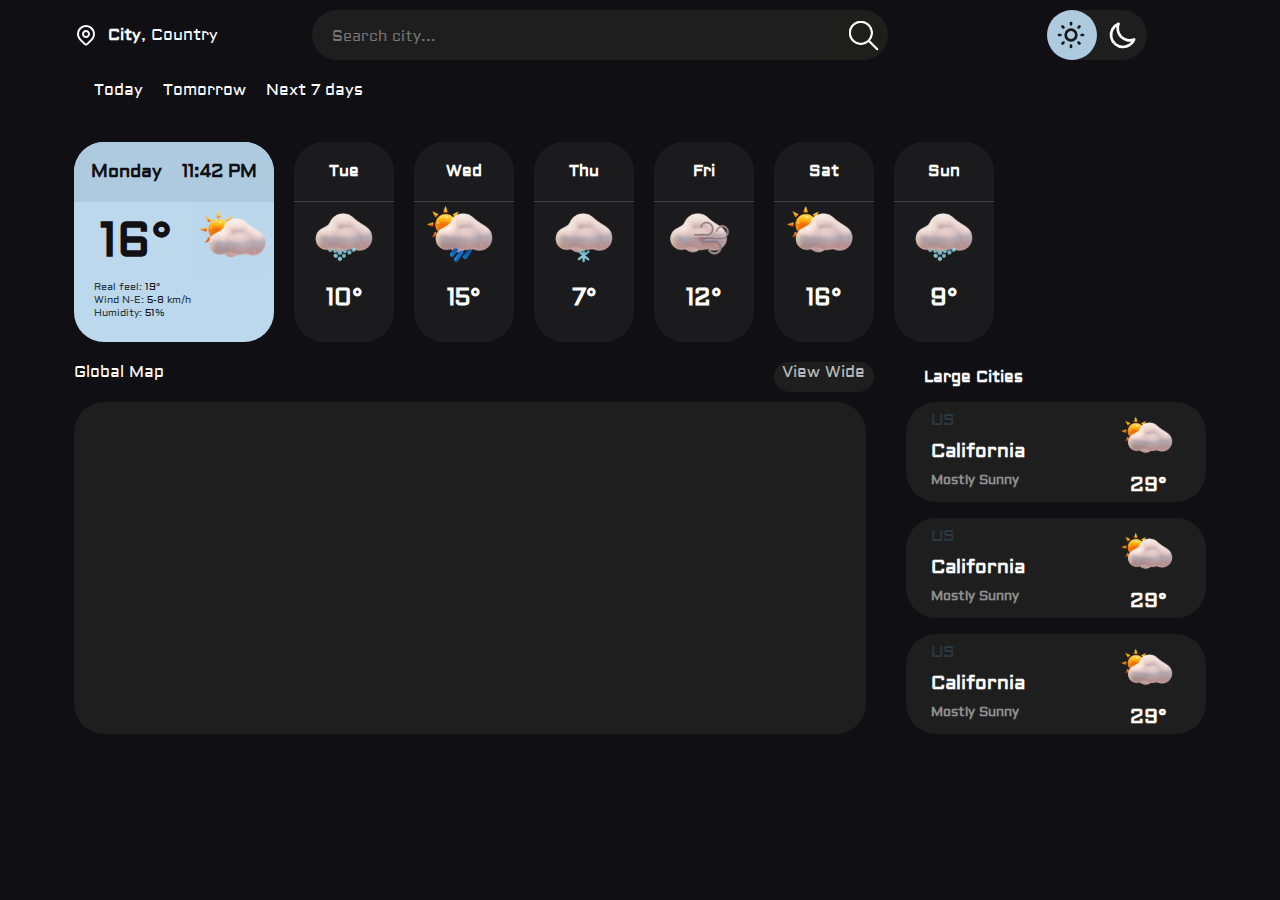
==== climateFinder/index.html @ 33208c94 "Add files via upload" ====
<!DOCTYPE html>
<html lang="en">

<head>
    <meta charset="UTF-8">
    <meta http-equiv="X-UA-Compatible" content="IE=edge">
    <meta name="viewport" content="width=device-width, initial-scale=1.0">
    <title>ClimateFinder</title>
    <!-- Favicon link -->
    <link rel="icon" type="image/x-icon" href="/images/climateFinderFav.png">
    <!-- Style css link -->
    <link rel="stylesheet" href="style.css">
    <!-- Font Awesome link -->
    <link rel="stylesheet" href="https://cdnjs.cloudflare.com/ajax/libs/font-awesome/6.3.0/css/all.min.css">
</head>

<body>
    <div class="container">
        <div class="nav-elements item_left">
            <img src="location-marker_dark.svg" alt="location-icon" class="nav-icon1">
            <p><span id="currentCity">City</span>, Country</p>
        </div>
        <div class="nav-elements item_center">
            <ul class="inlineBlock nav-search">
                <li>
                    <input type="text" class="inputBox" id="inputValue" placeholder=" Search city...">
                </li>
                <li class="search_button" id="searchBtn">
                        <img src="search_for_dark_mode.png" class="nav_icon2" alt="search">
                </li>
            </ul>
        </div>
        <div class="nav-elements item_right">
            <div class="turn_on">
                <img src="light_black.svg" class="mode" alt="light_mode">
                <img src="dark_mode.svg" class="mode" alt="night_mode">
            </div>
        </div>
    </div>

    <!-- Main Contents -->
    <div class="container">
        <!-- Changing Information based on days... -->
        <section class="section1">
            <ul class="inlineBlock">
                <li>Today</li>
                <li>Tomorrow</li>
                <li>Next 7 days</li>
            </ul>
        </section>
    </div>

    <br>

    <div class="container">
        <!-- Weather Info -->
        <div class="info">
            <div class="dayAndTime">
                <ul class="inlineBlock liFonts">
                    <!-- Main info about the Current Weather and more -->
                    <li id="currentDay">Monday</li>
                    <li id="currentTime">11:42 PM</li>
                </ul>
            </div>

            <!-- Degree and Weather Img -->
            <div class="degAndDesc">
                <ul class="inlineBlock">
                    <li>
                        <!-- Degree -->
                        <h1><span id="currentDegree">16</span>°</h1>
                    </li>
                    <li>
                        <!-- Weather Img -->
                        <img class="iconsImg" src="icons/clear-cloudy.svg" alt="weather img" />
                    </li>
                </ul>
            </div>

            <!-- p tags for more info -->
            <div class="descriptionInfo">
                <p>Real feel: <span id="currentRealFeel">19</span>°</p>
                <p>Wind N-E: <span id="currentWindSpeed">5-8</span> km/h</p>
                <p>Humidity: <span id="currentHumidity">51</span>%</p>
            </div>



        </div>

        <!-- More info for days in a week -->
        <div class="info days">
            <div class="weekDays">
                <p>Tue</p>
            </div>
            <div class="otherDays">
                <ul>
                    <li><img class="iconsImg" src="icons/hail.svg" alt="weather img"></li>
                    <li>
                        <h2>10°</h2>
                    </li>
                </ul>
            </div>
        </div>

        <div class="info days">
            <div class="weekDays">
                <p>Wed</p>
            </div>
            <div class="otherDays">
                <ul>
                    <li><img class="iconsImg" src="icons/drizzle-sunny.svg" alt="weather img"></li>
                    <li>
                        <h2>15°</h2>
                    </li>
                </ul>
            </div>
        </div>

        <div class="info days">
            <div class="weekDays">
                <p>Thu</p>
            </div>
            <div class="otherDays">
                <ul>
                    <li><img class="iconsImg" src="icons/snow-flurries.svg" alt="weather img"></li>
                    <li>
                        <h2>7°</h2>
                    </li>
                </ul>
            </div>
        </div>

        <div class="info days">
            <div class="weekDays">
                <p>Fri</p>
            </div>
            <div class="otherDays">
                <ul>
                    <li><img class="iconsImg" src="icons/windy.svg" alt="weather img"></li>
                    <li>
                        <h2>12°</h2>
                    </li>
                </ul>
            </div>
        </div>

        <div class="info days">
            <div class="weekDays">
                <p>Sat</p>
            </div>
            <div class="otherDays">
                <ul>
                    <li><img class="iconsImg" src="icons/clear-cloudy.svg" alt="weather img"></li>
                    <li>
                        <h2>16°</h2>
                    </li>
                </ul>
            </div>
        </div>

        <div class="info days">
            <div class="weekDays">
                <p>Sun</p>
            </div>
            <div class="otherDays">
                <ul>
                    <li><img class="iconsImg" src="icons/hail.svg" alt="weather img"></li>
                    <li>
                        <h2>9°</h2>
                    </li>
                </ul>
            </div>
        </div>

    </div>
    <!---second main-->
    <!--main's name -->
    <div class="two-mains-name container">
        <div class="google-map-heading">
            <p>Global Map</p>
            <a href="#">View Wide</a>
        </div>
        <div class="large-cities-heading">
            <h4>Large Cities</h4>
            <a href="#"></a>
        </div>
        
        
    </div>
   <!--end of main's name--> 

   <!--start of second main-->
    <div class="second-main">
        <!--map-->
   <div class="google-map"></div>
   <!--end of map-->

   <!--large cities class-->
   <div class="large-cities">
    <!--start of cities2-->
   <div class="cities2">
    <div class="texts">
        <ul>
            <li><p>US</p></li>
            <li><h3>California</h3></li>
            <li><h5>Mostly Sunny</h5></li>
        </ul>
    </div>
    <div class="img-degreee">
        <img class="iconsImg2" src="icons/clear-cloudy.svg" alt="weather img">
        <h4>29°</h4>
    </div>
    
  
   </div>
   <div class="cities2">
    <div class="texts">
        <ul>
            <li><p>US</p></li>
            <li><h3>California</h3></li>
            <li><h5>Mostly Sunny</h5></li>
        </ul>
    </div>
    <div class="img-degreee">
        <img class="iconsImg2" src="icons/clear-cloudy.svg" alt="weather img">
        <h4>29°</h4>
    </div>
    
  
   </div>
   <div class="cities2">
    <div class="texts">
        <ul>
            <li><p>US</p></li>
            <li><h3>California</h3></li>
            <li><h5>Mostly Sunny</h5></li>
        </ul>
    </div>
    <div class="img-degreee">
        <img class="iconsImg2" src="icons/clear-cloudy.svg" alt="weather img">
        <h4>29°</h4>
    </div>
    
  
   </div>
   
   <!--end-->
   </div>
   <!--end od large cities class-->
    </div>
<!--end of second main-->

    <script src="app.js"></script>
</body>

</html>
---- climateFinder/style.css ----
/* @import url('https://fonts.googleapis.com/css2?family=Lato:wght@300&display=swap'); */
@import url('https://fonts.googleapis.com/css2?family=Aldrich&display=swap');
/* @import url('https://fonts.googleapis.com/css2?family=ZCOOL+QingKe+HuangYou&display=swap'); */

* {
    margin: 0;
    padding: 0;
    box-sizing: border-box;

}

:root {
    --primaryBackground: #100f14;
    --greyColor: #1e1e1e;
    --poppinsFont: "Aldrich", sans-serif;
    --liFonts: 18px;
    --fontColor: #293943;
    --blueBlackColor: rgb(17, 16, 19);
}

body {
    color: #fff;
    background: var(--primaryBackground);
    font-family: var(--poppinsFont);
}

.container {
    margin: 0 auto;
    max-width: 1280px;
    width: 90%;
    /* border: 4px green solid; */
    padding: 10px;
}

.nav-container {
    width: 100%;
    height: 15vh;
    background-color: var(--primaryBackground);
    display: flex;
    align-items: center;
    justify-content: center;
}

.inlineBlock {
    display: flex;
    list-style-type: none;
}

/* .inputBox{
    width: 500px;
    height: 50px;
    border: none;
    border-radius: 25px;
    background-color: var(--greyColor);
    font-weight: bold;
    font-size: 18px;
    padding: 0px 0px 0px 15px;
} */

.liFonts {
    font-size: var(--liFonts);
    color: rgb(17, 16, 19);
}



/* start main contents */

/* list of days */
.section1 .inlineBlock li {
    margin-left: 20px;
    cursor: pointer;
}

/* end of list of days */

/* info content */
.info {
    width: 200px;
    height: 200px;
    background-color: #bcd8ed;
    border-radius: 30px;
}

.dayAndTime {
    width: 100%;
    height: 60px;
    background-color: #aecadf;
    border-radius: 30px 30px 0 0px;
    display: flex;
    justify-content: center;
    align-items: center;
}

.container {
    display: flex;
    flex-direction: row;
    flex-wrap: nowrap;
    gap: 20px;
}

.days {
    width: 100px;
    background: #1b1b1d;
}

.weekDays {
    width: 100%;
    height: 60px;
    background-color: #1b1b1d;
    border-radius: 30px 30px 0 0px;
    border-bottom: #444 1px solid;
}

.container .info .dayAndTime ul {
    display: flex;
    justify-content: space-between;
    align-items: center;
    gap: 20px;
    font-weight: bold;
}

.degAndDesc {
    margin: 0 auto;
    max-width: 1280px;
    width: 90%;
    padding: 10px;
    margin: -20px 0 0 16px;
    font-size: 24px;
}

.iconsImg {
    width: 90px;
    height: auto;
}

.container .info .degAndDesc ul {
    display: flex;
    justify-content: space-around;
    align-items: center;
    gap: 20px;
    font-weight: bold;
    color: var(--blueBlackColor);
}

.descriptionInfo {
    display: grid;
    margin-left: 20px;
    justify-content: space-between;
    font-size: 10px;
    margin-top: -20px;
    color: var(--fontColor);
}

.descriptionInfo span {
    color: var(--blueBlackColor);
}

.weekDays {
    display: flex;
    justify-content: center;
    align-items: center;
    gap: 20px;
    font-weight: bold;
}

.otherDays ul {
    display: grid;
    justify-content: center;
    align-items: center;
    list-style-type: none;
    margin: -15px 0 0 0;
    text-align: center;
}


/* end of info content */


/* end of main contents */



/* Ulugbek Nav design */


/* style-nav */
.nav-container {
    display: flex;
    width: 90%;
    flex-direction: row;
    justify-content: center;
    align-items: center;
    /* border: 1px solid #ccc; */
}


/* style for elements on it  */
.nav-elements {
    flex-basis: 20%;
    height: 50px;
    display: flex;
    justify-content: flex-start;
    align-items: center;
    /* border: 1px solid yellowgreen; */

}



.item_left {
    width: auto;
    text-align: left;

}

.item_left span {
    font-weight: 600;
}

.item_center {
    flex-basis: 60%;
}

.item_right {
    display: flex;
    width: 20vmax;
    justify-content: center;
    align-items: center;


}

.nav-icon1 {
    padding-right: 10px;

}

.nav-search {
    display: flex;
    align-items: center;

}

.nav-search .search_button {
    background-color: #1e1e1d;
    border-radius: 0 25px 25px 0;
    height: 50px;
    width: 5vw;
    display: flex;
    justify-content: flex-end;
    justify-items: center;
    /* padding-right: 30px; */

}

/* Night/Light mode switch style */
.turn_on {
    display: flex;
    justify-content: space-between;
    align-items: center;
    background-color: var(--greyColor);
    border-radius: 25px;
    height: 50px;
    width: 100px;
    padding: 0 8px 0 8px;
    position: relative;
    cursor: pointer;

}

.turn_on::after {
    content: "";
    position: absolute;
    left: 0;
    width: 50px;
    height: 50px;
    border-radius: 50%;
    background-color: #aecadf;
    padding: 0;
    margin: 0;



}

/* changing the night/light mode */
.turn_off::before {
    content: "";
    position: absolute;
    right: 0;
    width: 50px;
    height: 50px;
    border-radius: 50%;
    background-color: #aecadf;
    padding: 0;
    margin: 0;


}

.mode {
    height: 32px;
    z-index: 111;

}


/* Languages options style */
.language {
    display: flex;
    cursor: pointer;
    align-items: center;
}


/* search bar style */
.inputBox {
    width: 40vw;
    height: 50px;
    border: none;
    border-radius: 25px 0 0 25px;
    background-color: var(--greyColor);
    font-weight: bold;
    font-size: 18px;
    color: #ccc;
    padding: 0px 0px 0px 15px;
}

.inputBox:focus {
    outline: none;
}

input::placeholder {
    font-size: 15px;
    font-weight: 200;
    font-family: "Aldrich", sans-serif;
}

.nav_icon2 {
    transform: scale(0.7);
}

/* Turabek aka part */

/*name of Two big main*/
.two-mains-name {
    padding: 0;
    padding-top: 10px;
    display: flex;
    margin: 0 auto;
    width: 90%;
    gap: 40px;
    align-items: center;

}

.google-map-heading {
    width: 73%;
    display: flex;
    justify-content: space-between;
    padding: 0 10px;
}

.google-map-heading a,
.large-cities-heading a {
    text-decoration: none;
    color: rgba(255, 255, 255, 0.7)
}

.google-map-heading a {
    height: 30px;
    width: 100px;
    text-align: center;
    border-radius: 15px;

    background: var(--greyColor);
}

.large-cities-heading {
    display: flex;
    width: 300px;
    justify-content: space-between;
}




/*Secon-main*/
.second-main {
    display: flex;
    justify-content: center;
    margin: 0 auto;
    padding: 0 10px 10px 10px;
    max-width: 1280px;
    margin-top: 10px;
    width: 90%;
    height: 400px;
    /* border: 2px green solid; */
}

.google-map {

    width: 100%;
    height: 332px;
    background-color: var(--greyColor);
    /* border: 2px red solid; */
    border-radius: 30px;

}

.large-cities {
    display: flex;
    flex-direction: column;
    gap: 1rem;
    margin-left: 40px;
    width: 400px;
    height: 400px;
    border-radius: 30px;

}


.cities2 {
    display: flex;
    width: 300px;
    height: 100px;
    background-color: var(--greyColor);
    /* border: 2px gold solid; */
    border-radius: 30px;
}

.texts {
    margin-left: 25px;

}

.texts ul li {
    list-style-type: none;
    margin-top: 8px;
}

.img-degreee {
    display: flex;
    flex-direction: column;
    margin-left: 90px;
}

.iconsImg2 {
    width: 70px;
    height: auto;
}

.texts ul li p {
    color: var(--fontColor);
}

.texts ul li h5 {
    opacity: 0.5;
}

.img-degreee h4 {
    margin-left: 15px;
    font-size: 20px;
}
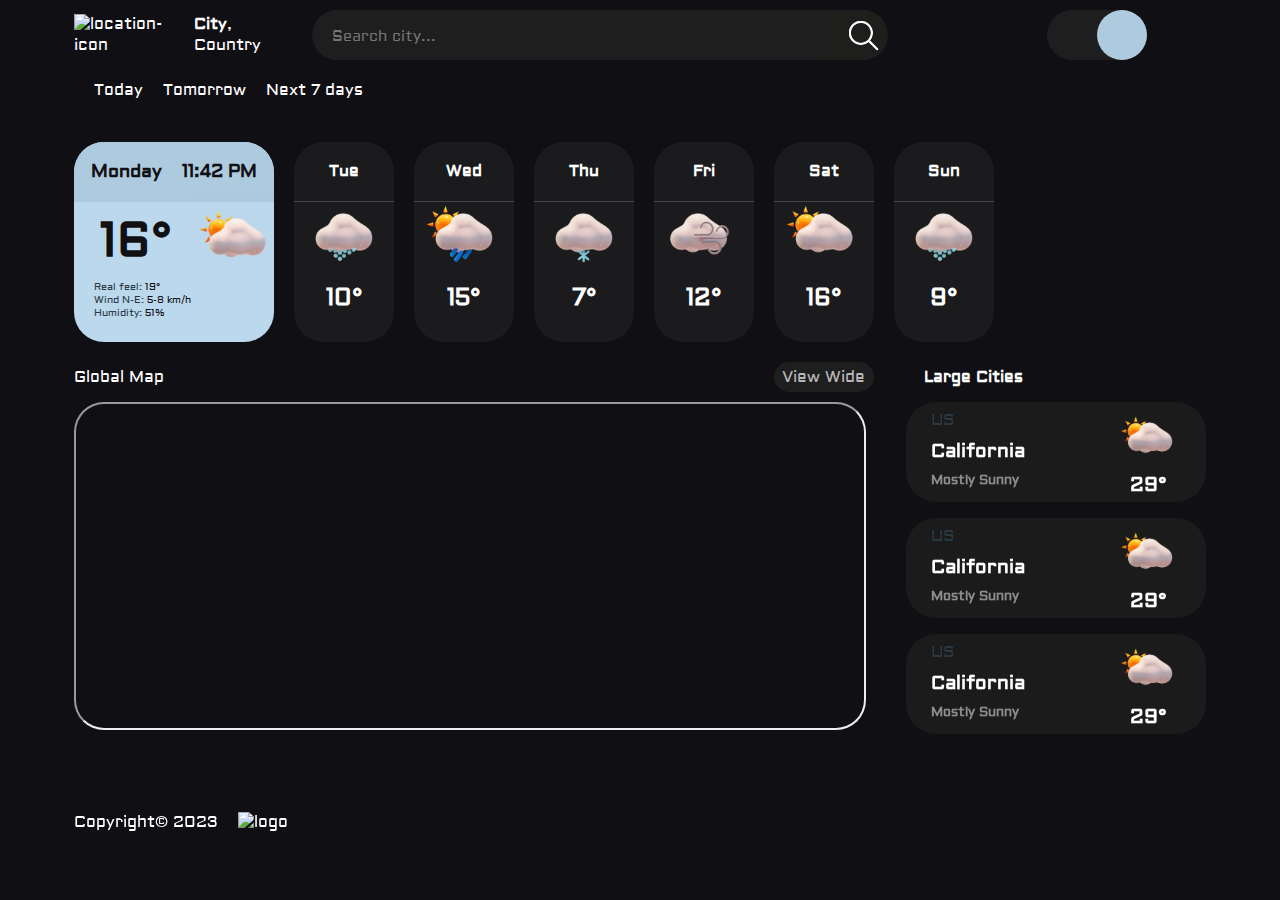
==== commit bc6a0f8f: "Add files via upload" ====
--- a/climateFinder/index.html
+++ b/climateFinder/index.html
@@ -17,23 +17,25 @@
 <body>
     <div class="container">
         <div class="nav-elements item_left">
-            <img src="location-marker_dark.svg" alt="location-icon" class="nav-icon1">
+            <img src="/location-marker_dark.svg" alt="location-icon" class="nav-icon1">
             <p><span id="currentCity">City</span>, Country</p>
         </div>
         <div class="nav-elements item_center">
             <ul class="inlineBlock nav-search">
-                <li>
+                <li> 
                     <input type="text" class="inputBox" id="inputValue" placeholder=" Search city...">
                 </li>
                 <li class="search_button" id="searchBtn">
-                        <img src="search_for_dark_mode.png" class="nav_icon2" alt="search">
+                    <img src="search_for_dark_mode.png"  class="nav_icon2" alt="search">
                 </li>
             </ul>
         </div>
         <div class="nav-elements item_right">
-            <div class="turn_on">
-                <img src="light_black.svg" class="mode" alt="light_mode">
-                <img src="dark_mode.svg" class="mode" alt="night_mode">
+            <!-- dark/light mode code -->
+            <div class="mode1">
+                <div class="circleChange">
+                    
+                </div>
             </div>
         </div>
     </div>
@@ -79,9 +81,9 @@
 
             <!-- p tags for more info -->
             <div class="descriptionInfo">
-                <p>Real feel: <span id="currentRealFeel">19</span>°</p>
-                <p>Wind N-E: <span id="currentWindSpeed">5-8</span> km/h</p>
-                <p>Humidity: <span id="currentHumidity">51</span>%</p>
+                <p>Real feel: <span id="currentRealFeel">19°</span></p>
+                <p>Wind N-E: <span id="currentWindSpeed">5-8 km/h</span></p>
+                <p>Humidity: <span id="currentHumidity">51%</span></p>
             </div>
 
 
@@ -179,78 +181,114 @@
     <div class="two-mains-name container">
         <div class="google-map-heading">
             <p>Global Map</p>
-            <a href="#">View Wide</a>
+            <a href="https://maps.google.com" target="_blank">View Wide</a>
         </div>
         <div class="large-cities-heading">
             <h4>Large Cities</h4>
             <a href="#"></a>
         </div>
-        
-        
-    </div>
-   <!--end of main's name--> 
-
-   <!--start of second main-->
+
+
+    </div>
+    <!--end of main's name-->
+
+    <!--start of second main-->
     <div class="second-main">
         <!--map-->
-   <div class="google-map"></div>
-   <!--end of map-->
-
-   <!--large cities class-->
-   <div class="large-cities">
-    <!--start of cities2-->
-   <div class="cities2">
-    <div class="texts">
-        <ul>
-            <li><p>US</p></li>
-            <li><h3>California</h3></li>
-            <li><h5>Mostly Sunny</h5></li>
-        </ul>
-    </div>
-    <div class="img-degreee">
-        <img class="iconsImg2" src="icons/clear-cloudy.svg" alt="weather img">
-        <h4>29°</h4>
-    </div>
-    
-  
-   </div>
-   <div class="cities2">
-    <div class="texts">
-        <ul>
-            <li><p>US</p></li>
-            <li><h3>California</h3></li>
-            <li><h5>Mostly Sunny</h5></li>
-        </ul>
-    </div>
-    <div class="img-degreee">
-        <img class="iconsImg2" src="icons/clear-cloudy.svg" alt="weather img">
-        <h4>29°</h4>
-    </div>
-    
-  
-   </div>
-   <div class="cities2">
-    <div class="texts">
-        <ul>
-            <li><p>US</p></li>
-            <li><h3>California</h3></li>
-            <li><h5>Mostly Sunny</h5></li>
-        </ul>
-    </div>
-    <div class="img-degreee">
-        <img class="iconsImg2" src="icons/clear-cloudy.svg" alt="weather img">
-        <h4>29°</h4>
-    </div>
-    
-  
-   </div>
-   
-   <!--end-->
-   </div>
-   <!--end od large cities class-->
-    </div>
-<!--end of second main-->
-
+        <div class="google-map">
+            <iframe
+
+                src="https://www.google.com/maps/embed?pb=!1m18!1m12!1m3!1d316009.7500606408!2d19.20041416470183!3d51.77278490616031!2m3!1f0!2f0!3f0!3m2!1i1024!2i768!4f13.1!3m3!1m2!1s0x471bcb24754556af%3A0xcb7cae639b21dbac!2z0JvQvtC00LfRjA!5e0!3m2!1sru!2spl!4v1679414282947!5m2!1sru!2spl"
+                width="100%" height="328px" style="border-radius: 30px;" allowfullscreen="" loading="lazy"
+                referrerpolicy="no-referrer-when-downgrade"></iframe>
+        </div>
+        <!--end of map-->
+
+        <!--large cities class-->
+        <div class="large-cities">
+            <!--start of cities2-->
+            <div class="cities2">
+                <div class="texts">
+                    <ul>
+                        <li>
+                            <p>US</p>
+                        </li>
+                        <li>
+                            <h3>California</h3>
+                        </li>
+                        <li>
+                            <h5>Mostly Sunny</h5>
+                        </li>
+                    </ul>
+                </div>
+                <div class="img-degreee">
+                    <img class="iconsImg2" src="icons/clear-cloudy.svg" alt="weather img">
+                    <h4>29°</h4>
+                </div>
+
+
+            </div>
+            <div class="cities2">
+                <div class="texts">
+                    <ul>
+                        <li>
+                            <p>US</p>
+                        </li>
+                        <li>
+                            <h3>California</h3>
+                        </li>
+                        <li>
+                            <h5>Mostly Sunny</h5>
+                        </li>
+                    </ul>
+                </div>
+                <div class="img-degreee">
+                    <img class="iconsImg2" src="icons/clear-cloudy.svg" alt="weather img">
+                    <h4>29°</h4>
+                </div>
+
+
+            </div>
+            <div class="cities2">
+                <div class="texts">
+                    <ul>
+                        <li>
+                            <p>US</p>
+                        </li>
+                        <li>
+                            <h3>California</h3>
+                        </li>
+                        <li>
+                            <h5>Mostly Sunny</h5>
+                        </li>
+                    </ul>
+                </div>
+                <div class="img-degreee">
+                    <img class="iconsImg2" src="icons/clear-cloudy.svg" alt="weather img">
+                    <h4>29°</h4>
+                </div>
+
+
+            </div>
+
+            <!--end-->
+        </div>
+        <!--end od large cities class-->
+    </div>
+    <!--end of second main-->
+
+
+    <div class="footer container">
+        <div class="footer-elements">
+            <p>Copyright&copy; 2023</p>
+        </div>
+        <div class="footer-elements">
+            <img src="/" alt="logo">
+        </div>
+        <div class="footer-elements">
+
+        </div>
+    </div>
     <script src="app.js"></script>
 </body>
 
--- a/climateFinder/style.css
+++ b/climateFinder/style.css
@@ -180,6 +180,26 @@
 /* end of main contents */
 
 
+/* Dark and Light mode */
+.mode1{
+    width: 100px;
+    height: 50px;
+    border-radius: 25px;
+    background: var(--greyColor);
+}
+
+.circleChange{
+    width: 50px;
+    height: 50px;
+    background: #aecadf;
+    border-radius: 25px;
+    margin-left: 50px;
+}
+
+
+/* end of Dark and Light mode */
+
+
 
 /* Ulugbek Nav design */
 
@@ -358,7 +378,10 @@
 .google-map-heading {
     width: 73%;
     display: flex;
+    /* changes */
     justify-content: space-between;
+    align-items: center;
+    /* here */
     padding: 0 10px;
 }
 
@@ -371,6 +394,11 @@
 .google-map-heading a {
     height: 30px;
     width: 100px;
+    /* changes */
+    display: flex;
+    justify-content: center;
+    align-items: center;
+    /* herer */
     text-align: center;
     border-radius: 15px;
 
@@ -400,12 +428,11 @@
 }
 
 .google-map {
-
     width: 100%;
     height: 332px;
-    background-color: var(--greyColor);
     /* border: 2px red solid; */
     border-radius: 30px;
+    outline: none;
 
 }
 
@@ -422,10 +449,10 @@
 
 
 .cities2 {
+    background: #1b1b1b;
     display: flex;
     width: 300px;
     height: 100px;
-    background-color: var(--greyColor);
     /* border: 2px gold solid; */
     border-radius: 30px;
 }
@@ -462,4 +489,8 @@
 .img-degreee h4 {
     margin-left: 15px;
     font-size: 20px;
-}+}
+
+
+
+
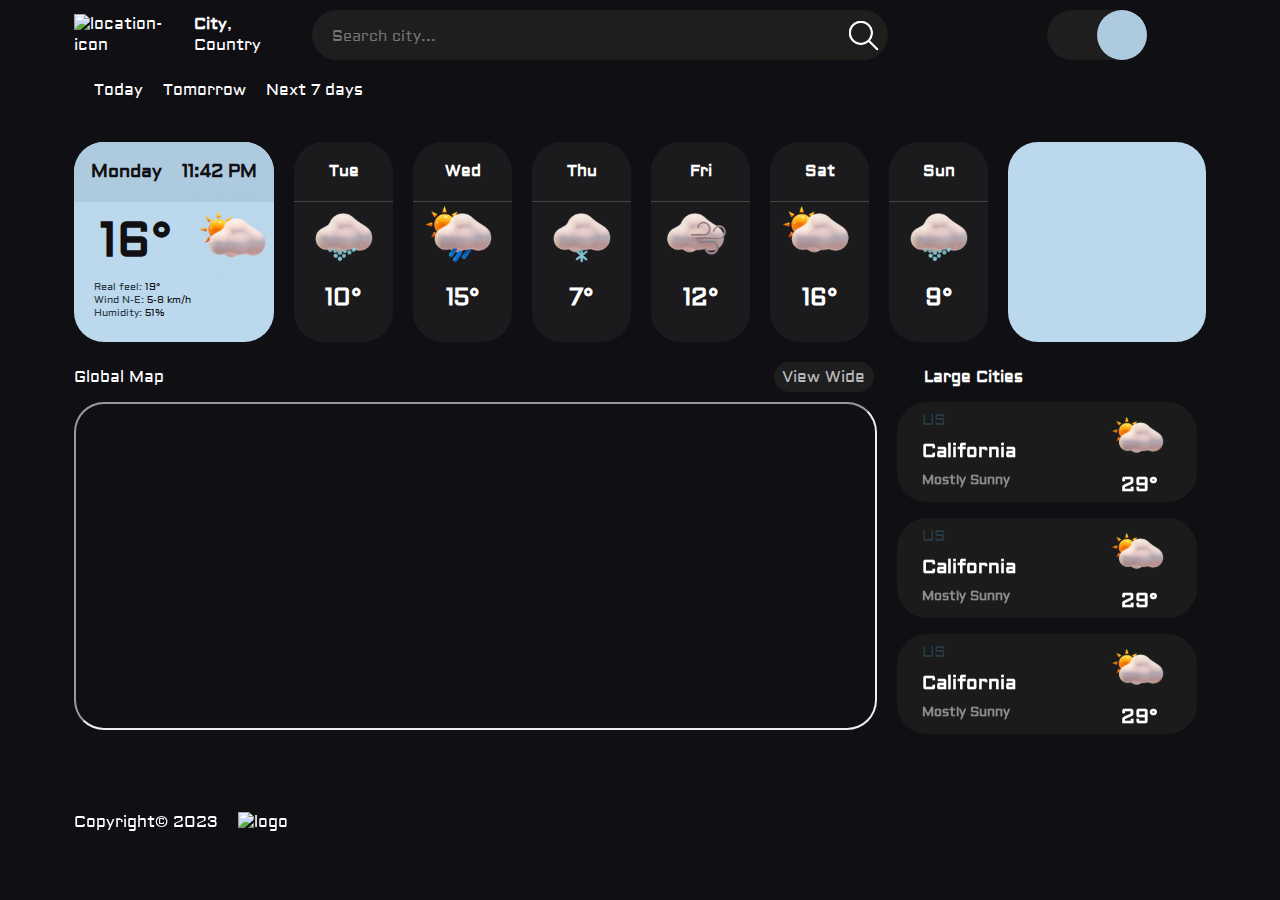
==== commit 5d416d23: "Add files via upload" ====
--- a/climateFinder/index.html
+++ b/climateFinder/index.html
@@ -34,7 +34,7 @@
             <!-- dark/light mode code -->
             <div class="mode1">
                 <div class="circleChange">
-                    
+
                 </div>
             </div>
         </div>
@@ -175,6 +175,8 @@
             </div>
         </div>
 
+        <div class="info"></div>       
+
     </div>
     <!---second main-->
     <!--main's name -->
@@ -189,6 +191,7 @@
         </div>
 
 
+
     </div>
     <!--end of main's name-->
 
--- a/climateFinder/style.css
+++ b/climateFinder/style.css
@@ -424,11 +424,12 @@
     margin-top: 10px;
     width: 90%;
     height: 400px;
+    gap: 20px;
     /* border: 2px green solid; */
 }
 
 .google-map {
-    width: 100%;
+    width: 92%;
     height: 332px;
     /* border: 2px red solid; */
     border-radius: 30px;
@@ -440,7 +441,6 @@
     display: flex;
     flex-direction: column;
     gap: 1rem;
-    margin-left: 40px;
     width: 400px;
     height: 400px;
     border-radius: 30px;
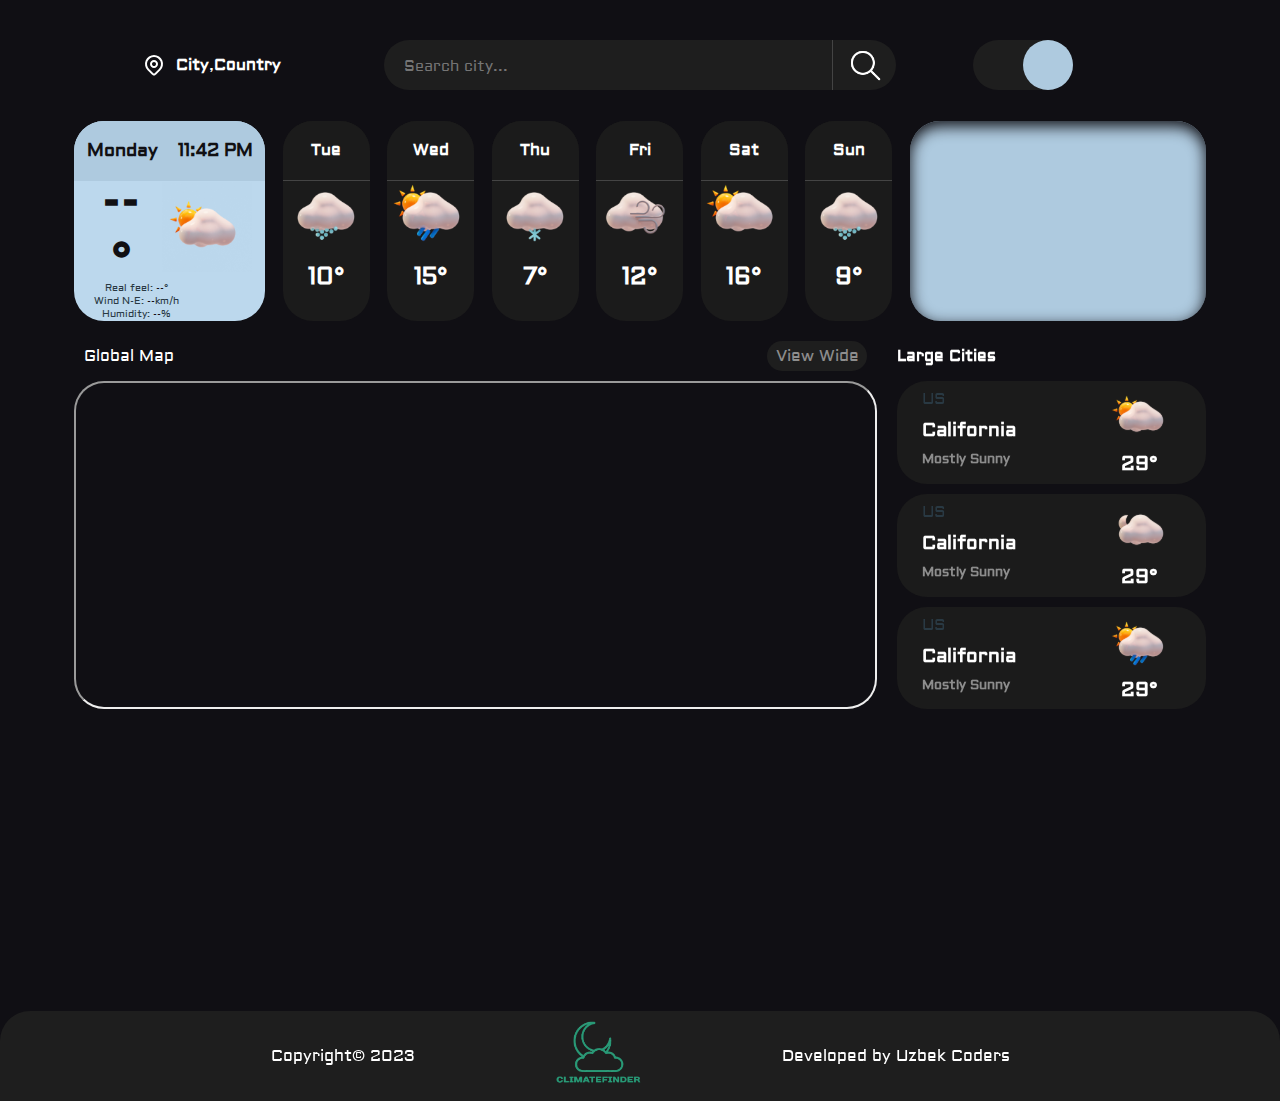
==== commit 94ae5640: "Add files via upload" ====
--- a/climateFinder/index.html
+++ b/climateFinder/index.html
@@ -5,291 +5,289 @@
     <meta charset="UTF-8">
     <meta http-equiv="X-UA-Compatible" content="IE=edge">
     <meta name="viewport" content="width=device-width, initial-scale=1.0">
+    <!-- Title for the app -->
     <title>ClimateFinder</title>
+
     <!-- Favicon link -->
     <link rel="icon" type="image/x-icon" href="/images/climateFinderFav.png">
-    <!-- Style css link -->
+
+    <!-- Style CSS link -->
     <link rel="stylesheet" href="style.css">
+
     <!-- Font Awesome link -->
     <link rel="stylesheet" href="https://cdnjs.cloudflare.com/ajax/libs/font-awesome/6.3.0/css/all.min.css">
 </head>
 
+<!-- Body -->
+
 <body>
-    <div class="container">
-        <div class="nav-elements item_left">
-            <img src="/location-marker_dark.svg" alt="location-icon" class="nav-icon1">
-            <p><span id="currentCity">City</span>, Country</p>
-        </div>
-        <div class="nav-elements item_center">
+
+
+    <!-- Navigation Bar -->
+    <div class="nav-container nav">
+        <div class="navElements item_left">
+            <img src="icons/location-marker_dark.svg" alt="location-icon" class="nav-icon1">
+            <p><span id="currentCity">City</span>,<span id="currentCountry">Country</span></p>
+        </div>
+        <div class="navElements center">
             <ul class="inlineBlock nav-search">
-                <li> 
+                <li>
                     <input type="text" class="inputBox" id="inputValue" placeholder=" Search city...">
                 </li>
                 <li class="search_button" id="searchBtn">
-                    <img src="search_for_dark_mode.png"  class="nav_icon2" alt="search">
+                    <img src="icons/search_for_dark_mode.png" class="nav_icon2" alt="search">
                 </li>
             </ul>
         </div>
-        <div class="nav-elements item_right">
-            <!-- dark/light mode code -->
-            <div class="mode1">
-                <div class="circleChange">
-
-                </div>
+        <div class="navElements item_right">
+            <div class="mode">
+                <div class="circleChange"></div>
             </div>
         </div>
     </div>
-
-    <!-- Main Contents -->
-    <div class="container">
-        <!-- Changing Information based on days... -->
-        <section class="section1">
-            <ul class="inlineBlock">
-                <li>Today</li>
-                <li>Tomorrow</li>
-                <li>Next 7 days</li>
-            </ul>
-        </section>
+    <!-- End of Navigation Bar -->
+
+
+    <br>
+
+    <div class="content">
+        <!-- Main Contents -->
+
+        <div class="container">
+            <!-- Weather Info -->
+            <div class="info today_info">
+                <div class="dayAndTime">
+                    <ul class="inlineBlock liFonts">
+                        <!-- Main info about the Current Weather and more -->
+                        <li id="currentDay">Monday</li>
+                        <li id="currentTime">11:42 PM</li>
+                    </ul>
+                </div>
+
+                <!-- Degree and Weather Img -->
+                <div class="degAndDesc">
+                    <ul class="inlineBlock">
+                        <li>
+                            <!-- Degree -->
+                            <h1><span id="currentDegree">--</span>°</h1>
+                        </li>
+                        <li>
+                            <!-- Weather Img -->
+                            <img class="iconsImg"  id="iconWeatherImage" src="icons/clear-cloudy.svg" alt="weather img" />
+                        </li>
+                    </ul>
+                </div>
+
+                <!-- p tags for more info -->
+                <div class="descriptionInfo">
+                    <p>Real feel: <span id="currentRealFeel">--</span>°</p>
+                    <p>Wind N-E: <span id="currentWindSpeed">--</span>km/h</p>
+                    <p>Humidity: <span id="currentHumidity">--</span>%</p>
+                </div>
+
+
+
+            </div>
+
+            <!-- More info for days in a week -->
+            <div class="info days">
+                <div class="weekDays">
+                    <p>Tue</p>
+                </div>
+                <div class="otherDays">
+                    <ul>
+                        <li><img class="iconsImg" src="icons/hail.svg" alt="weather img"></li>
+                        <li>
+                            <h2>10°</h2>
+                        </li>
+                    </ul>
+                </div>
+            </div>
+
+            <div class="info days">
+                <div class="weekDays">
+                    <p>Wed</p>
+                </div>
+                <div class="otherDays">
+                    <ul>
+                        <li><img class="iconsImg" src="icons/drizzle-sunny.svg" alt="weather img"></li>
+                        <li>
+                            <h2>15°</h2>
+                        </li>
+                    </ul>
+                </div>
+            </div>
+
+            <div class="info days">
+                <div class="weekDays">
+                    <p>Thu</p>
+                </div>
+                <div class="otherDays">
+                    <ul>
+                        <li><img class="iconsImg" src="icons/snow-flurries.svg" alt="weather img"></li>
+                        <li>
+                            <h2>7°</h2>
+                        </li>
+                    </ul>
+                </div>
+            </div>
+
+            <div class="info days">
+                <div class="weekDays">
+                    <p>Fri</p>
+                </div>
+                <div class="otherDays">
+                    <ul>
+                        <li><img class="iconsImg" src="icons/windy.svg" alt="weather img"></li>
+                        <li>
+                            <h2>12°</h2>
+                        </li>
+                    </ul>
+                </div>
+            </div>
+
+            <div class="info days">
+                <div class="weekDays">
+                    <p>Sat</p>
+                </div>
+                <div class="otherDays">
+                    <ul>
+                        <li><img class="iconsImg" src="icons/clear-cloudy.svg" alt="weather img"></li>
+                        <li>
+                            <h2>16°</h2>
+                        </li>
+                    </ul>
+                </div>
+            </div>
+
+            <div class="info days">
+                <div class="weekDays">
+                    <p>Sun</p>
+                </div>
+                <div class="otherDays">
+                    <ul>
+                        <li><img class="iconsImg" src="icons/hail.svg" alt="weather img"></li>
+                        <li>
+                            <h2>9°</h2>
+                        </li>
+                    </ul>
+                </div>
+            </div>
+
+            <div class="quiz_redirection">
+                <!-- <div class="quiz_heading">
+                <img src="images/cloudy-animational.gif" class="animated_image" alt="animation">
+                <p>Quiz</p> -->
+            </div>
+
+        </div>
+
+
+        <!---second main-->
+        <!--main's name -->
+        <!--start of second main-->
+        <div class="second-main">
+            <!--map-->
+            <div class="google-map">
+                <div class="google-map-heading">
+                    <p>Global Map</p>
+                    <a href="https://maps.google.com" target="_blank">View Wide</a>
+                </div>
+                <iframe
+                    src="https://www.google.com/maps/embed?pb=!1m18!1m12!1m3!1d316009.7500606408!2d19.20041416470183!3d51.77278490616031!2m3!1f0!2f0!3f0!3m2!1i1024!2i768!4f13.1!3m3!1m2!1s0x471bcb24754556af%3A0xcb7cae639b21dbac!2z0JvQvtC00LfRjA!5e0!3m2!1sru!2spl!4v1679414282947!5m2!1sru!2spl"
+                    width="100%" height="328px" style="border-radius: 30px;" allowfullscreen="" loading="lazy"
+                    referrerpolicy="no-referrer-when-downgrade"></iframe>
+            </div>
+            <!--end of map-->
+
+            <!--large cities class-->
+            <div class="large-cities">
+                <div class="large-cities-heading">
+                    <h4>Large Cities</h4>
+                    <a href="#"></a>
+                </div>
+                <!--start of cities2-->
+                <div class="cities2">
+                    <div class="texts">
+                        <ul>
+                            <li>
+                                <p>US</p>
+                            </li>
+                            <li>
+                                <h3>California</h3>
+                            </li>
+                            <li>
+                                <h5>Mostly Sunny</h5>
+                            </li>
+                        </ul>
+                    </div>
+                    <div class="img-degreee">
+                        <img class="iconsImg2" src="icons/clear-cloudy.svg" alt="weather img">
+                        <h4>29°</h4>
+                    </div>
+
+
+                </div>
+                <div class="cities2">
+                    <div class="texts">
+                        <ul>
+                            <li>
+                                <p>US</p>
+                            </li>
+                            <li>
+                                <h3>California</h3>
+                            </li>
+                            <li>
+                                <h5>Mostly Sunny</h5>
+                            </li>
+                        </ul>
+                    </div>
+                    <div class="img-degreee">
+                        <img class="iconsImg2" src="icons/clear-cloudy-night.svg" alt="weather img">
+                        <h4>29°</h4>
+                    </div>
+
+
+                </div>
+                <div class="cities2">
+                    <div class="texts">
+                        <ul>
+                            <li>
+                                <p>US</p>
+                            </li>
+                            <li>
+                                <h3>California</h3>
+                            </li>
+                            <li>
+                                <h5>Mostly Sunny</h5>
+                            </li>
+                        </ul>
+                    </div>
+                    <div class="img-degreee">
+                        <img class="iconsImg2" src="icons/drizzle-sunny.svg" alt="weather img">
+                        <h4>29°</h4>
+                    </div>
+
+
+                </div>
+
+                <!--end-->
+            </div>
+            <!--end od large cities class-->
+        </div>
+        <!--end of second main-->
+        
     </div>
-
-    <br>
-
-    <div class="container">
-        <!-- Weather Info -->
-        <div class="info">
-            <div class="dayAndTime">
-                <ul class="inlineBlock liFonts">
-                    <!-- Main info about the Current Weather and more -->
-                    <li id="currentDay">Monday</li>
-                    <li id="currentTime">11:42 PM</li>
-                </ul>
-            </div>
-
-            <!-- Degree and Weather Img -->
-            <div class="degAndDesc">
-                <ul class="inlineBlock">
-                    <li>
-                        <!-- Degree -->
-                        <h1><span id="currentDegree">16</span>°</h1>
-                    </li>
-                    <li>
-                        <!-- Weather Img -->
-                        <img class="iconsImg" src="icons/clear-cloudy.svg" alt="weather img" />
-                    </li>
-                </ul>
-            </div>
-
-            <!-- p tags for more info -->
-            <div class="descriptionInfo">
-                <p>Real feel: <span id="currentRealFeel">19°</span></p>
-                <p>Wind N-E: <span id="currentWindSpeed">5-8 km/h</span></p>
-                <p>Humidity: <span id="currentHumidity">51%</span></p>
-            </div>
-
-
-
-        </div>
-
-        <!-- More info for days in a week -->
-        <div class="info days">
-            <div class="weekDays">
-                <p>Tue</p>
-            </div>
-            <div class="otherDays">
-                <ul>
-                    <li><img class="iconsImg" src="icons/hail.svg" alt="weather img"></li>
-                    <li>
-                        <h2>10°</h2>
-                    </li>
-                </ul>
-            </div>
-        </div>
-
-        <div class="info days">
-            <div class="weekDays">
-                <p>Wed</p>
-            </div>
-            <div class="otherDays">
-                <ul>
-                    <li><img class="iconsImg" src="icons/drizzle-sunny.svg" alt="weather img"></li>
-                    <li>
-                        <h2>15°</h2>
-                    </li>
-                </ul>
-            </div>
-        </div>
-
-        <div class="info days">
-            <div class="weekDays">
-                <p>Thu</p>
-            </div>
-            <div class="otherDays">
-                <ul>
-                    <li><img class="iconsImg" src="icons/snow-flurries.svg" alt="weather img"></li>
-                    <li>
-                        <h2>7°</h2>
-                    </li>
-                </ul>
-            </div>
-        </div>
-
-        <div class="info days">
-            <div class="weekDays">
-                <p>Fri</p>
-            </div>
-            <div class="otherDays">
-                <ul>
-                    <li><img class="iconsImg" src="icons/windy.svg" alt="weather img"></li>
-                    <li>
-                        <h2>12°</h2>
-                    </li>
-                </ul>
-            </div>
-        </div>
-
-        <div class="info days">
-            <div class="weekDays">
-                <p>Sat</p>
-            </div>
-            <div class="otherDays">
-                <ul>
-                    <li><img class="iconsImg" src="icons/clear-cloudy.svg" alt="weather img"></li>
-                    <li>
-                        <h2>16°</h2>
-                    </li>
-                </ul>
-            </div>
-        </div>
-
-        <div class="info days">
-            <div class="weekDays">
-                <p>Sun</p>
-            </div>
-            <div class="otherDays">
-                <ul>
-                    <li><img class="iconsImg" src="icons/hail.svg" alt="weather img"></li>
-                    <li>
-                        <h2>9°</h2>
-                    </li>
-                </ul>
-            </div>
-        </div>
-
-        <div class="info"></div>       
-
-    </div>
-    <!---second main-->
-    <!--main's name -->
-    <div class="two-mains-name container">
-        <div class="google-map-heading">
-            <p>Global Map</p>
-            <a href="https://maps.google.com" target="_blank">View Wide</a>
-        </div>
-        <div class="large-cities-heading">
-            <h4>Large Cities</h4>
-            <a href="#"></a>
-        </div>
-
-
-
-    </div>
-    <!--end of main's name-->
-
-    <!--start of second main-->
-    <div class="second-main">
-        <!--map-->
-        <div class="google-map">
-            <iframe
-
-                src="https://www.google.com/maps/embed?pb=!1m18!1m12!1m3!1d316009.7500606408!2d19.20041416470183!3d51.77278490616031!2m3!1f0!2f0!3f0!3m2!1i1024!2i768!4f13.1!3m3!1m2!1s0x471bcb24754556af%3A0xcb7cae639b21dbac!2z0JvQvtC00LfRjA!5e0!3m2!1sru!2spl!4v1679414282947!5m2!1sru!2spl"
-                width="100%" height="328px" style="border-radius: 30px;" allowfullscreen="" loading="lazy"
-                referrerpolicy="no-referrer-when-downgrade"></iframe>
-        </div>
-        <!--end of map-->
-
-        <!--large cities class-->
-        <div class="large-cities">
-            <!--start of cities2-->
-            <div class="cities2">
-                <div class="texts">
-                    <ul>
-                        <li>
-                            <p>US</p>
-                        </li>
-                        <li>
-                            <h3>California</h3>
-                        </li>
-                        <li>
-                            <h5>Mostly Sunny</h5>
-                        </li>
-                    </ul>
-                </div>
-                <div class="img-degreee">
-                    <img class="iconsImg2" src="icons/clear-cloudy.svg" alt="weather img">
-                    <h4>29°</h4>
-                </div>
-
-
-            </div>
-            <div class="cities2">
-                <div class="texts">
-                    <ul>
-                        <li>
-                            <p>US</p>
-                        </li>
-                        <li>
-                            <h3>California</h3>
-                        </li>
-                        <li>
-                            <h5>Mostly Sunny</h5>
-                        </li>
-                    </ul>
-                </div>
-                <div class="img-degreee">
-                    <img class="iconsImg2" src="icons/clear-cloudy.svg" alt="weather img">
-                    <h4>29°</h4>
-                </div>
-
-
-            </div>
-            <div class="cities2">
-                <div class="texts">
-                    <ul>
-                        <li>
-                            <p>US</p>
-                        </li>
-                        <li>
-                            <h3>California</h3>
-                        </li>
-                        <li>
-                            <h5>Mostly Sunny</h5>
-                        </li>
-                    </ul>
-                </div>
-                <div class="img-degreee">
-                    <img class="iconsImg2" src="icons/clear-cloudy.svg" alt="weather img">
-                    <h4>29°</h4>
-                </div>
-
-
-            </div>
-
-            <!--end-->
-        </div>
-        <!--end od large cities class-->
-    </div>
-    <!--end of second main-->
-
-
-    <div class="footer container">
+    
+    <div class="footer">
         <div class="footer-elements">
             <p>Copyright&copy; 2023</p>
         </div>
         <div class="footer-elements">
-            <img src="/" alt="logo">
+            <img src="images/climateFinderFav.png" alt="logo">
         </div>
         <div class="footer-elements">
-
+            <p>Developed by <span>Uzbek Coders</span></p>
         </div>
     </div>
     <script src="app.js"></script>
--- a/climateFinder/style.css
+++ b/climateFinder/style.css
@@ -1,65 +1,84 @@
-/* @import url('https://fonts.googleapis.com/css2?family=Lato:wght@300&display=swap'); */
+/* Font Family Link */
 @import url('https://fonts.googleapis.com/css2?family=Aldrich&display=swap');
-/* @import url('https://fonts.googleapis.com/css2?family=ZCOOL+QingKe+HuangYou&display=swap'); */
 
 * {
     margin: 0;
     padding: 0;
     box-sizing: border-box;
-
 }
 
 :root {
     --primaryBackground: #100f14;
+    --main--background: #aecadf;
+    --secondary-blue: #bcd8ed;
+    --whitish-color: #cccccc;
     --greyColor: #1e1e1e;
-    --poppinsFont: "Aldrich", sans-serif;
+    --aldrichFont: "Aldrich", sans-serif;
     --liFonts: 18px;
+    --transparent_white: rgba(255, 255, 255, 0.5);
+    --transparent_white_lighter: rgba(255, 255, 255, 0.15);
+    --days-background: #1b1b1b;
+    --fontColorPrimary: #ffffff;
     --fontColor: #293943;
+    --shadow-main: cyan;
     --blueBlackColor: rgb(17, 16, 19);
 }
 
 body {
-    color: #fff;
+    color: var(--fontColorPrimary);
     background: var(--primaryBackground);
-    font-family: var(--poppinsFont);
+    background-repeat: no-repeat;
+    background-size: cover;
+    font-family: var(--aldrichFont);
+
+}
+
+.content {
+    display: flex;
+    flex-direction: column;
+    min-height: 100vh;
 }
 
 .container {
+    display: flex;
+
     margin: 0 auto;
     max-width: 1280px;
     width: 90%;
-    /* border: 4px green solid; */
     padding: 10px;
 }
 
-.nav-container {
-    width: 100%;
-    height: 15vh;
-    background-color: var(--primaryBackground);
-    display: flex;
-    align-items: center;
-    justify-content: center;
-}
-
 .inlineBlock {
     display: flex;
     list-style-type: none;
 }
 
-/* .inputBox{
-    width: 500px;
-    height: 50px;
-    border: none;
-    border-radius: 25px;
+.checked {
+    display: flex;
+    justify-content: center;
+    align-items: center;
+    text-align: center;
+    width: 120px;
+    height: 30px;
+    border-radius: 15px;
     background-color: var(--greyColor);
-    font-weight: bold;
-    font-size: 18px;
-    padding: 0px 0px 0px 15px;
-} */
+}
+
+.checked:hover,
+#checked_color:hover {
+    color: rgb(17, 0, 254) !important;
+}
+
+#checked_color {
+    background-color: var(--main--background);
+    color: var(--greyColor);
+}
+
+
 
 .liFonts {
     font-size: var(--liFonts);
-    color: rgb(17, 16, 19);
+    color: var(--blueBlackColor);
 }
 
 
@@ -76,16 +95,29 @@
 
 /* info content */
 .info {
-    width: 200px;
+    text-align: center;
     height: 200px;
-    background-color: #bcd8ed;
+    background-color: var(--secondary-blue);
     border-radius: 30px;
+    width: 17.1875%;
+}
+
+.today_info {
+    min-width: 170px;
+
+}
+
+.today_info:hover {
+    transform: scale(1.05);
+    box-shadow: 5px 5px 15px;
+    transition: 0.6s;
 }
 
 .dayAndTime {
+    padding: 10px;
     width: 100%;
     height: 60px;
-    background-color: #aecadf;
+    background-color: var(--main--background);
     border-radius: 30px 30px 0 0px;
     display: flex;
     justify-content: center;
@@ -96,18 +128,26 @@
     display: flex;
     flex-direction: row;
     flex-wrap: nowrap;
-    gap: 20px;
+    gap: 1.56%;
 }
 
 .days {
-    width: 100px;
-    background: #1b1b1d;
+    width: 7.8125%;
+    min-width: 70px;
+    background: var(--days-background);
+    /* background: rgba(255, 255, 255, 0.3);  when there is a image on the background we can apply*/
+}
+
+.days:hover,
+.cities2:hover {
+    transform: translate(0, -10px);
+    box-shadow: 0 5px 15px var(--shadow-main);
 }
 
 .weekDays {
     width: 100%;
     height: 60px;
-    background-color: #1b1b1d;
+    background-color: var(--days-background);
     border-radius: 30px 30px 0 0px;
     border-bottom: #444 1px solid;
 }
@@ -120,9 +160,49 @@
     font-weight: bold;
 }
 
+.quiz_redirection {
+    position: relative;
+    display: flex;
+    flex-direction: column;
+    justify-content: flex-start;
+    min-width: 170px;
+    overflow: hidden;
+    flex-basis: 26.56%;
+    height: 200px;
+    border-radius: 30px;
+    background-color: var(--main--background);
+    box-shadow: 0 5px 15px var(--primaryBackground) inset;
+    /* border: 3px solid var(--whitish-color); */
+    padding: 20px;
+}
+
+
+
+
+.quiz_heading {
+    display: flex;
+    flex-direction: column;
+    justify-content: center;
+    align-items: center;
+
+}
+
+.animated_image {
+    height: 65%;
+    width: 90%;
+}
+
+.quiz_heading p {
+    text-align: center;
+    font-style: oblique;
+    height: 25%;
+    font-size: 2.1rem;
+}
+
+
 .degAndDesc {
+
     margin: 0 auto;
-    max-width: 1280px;
     width: 90%;
     padding: 10px;
     margin: -20px 0 0 16px;
@@ -174,6 +254,8 @@
 }
 
 
+
+
 /* end of info content */
 
 
@@ -181,17 +263,17 @@
 
 
 /* Dark and Light mode */
-.mode1{
+.mode {
     width: 100px;
     height: 50px;
     border-radius: 25px;
     background: var(--greyColor);
 }
 
-.circleChange{
+.circleChange {
     width: 50px;
     height: 50px;
-    background: #aecadf;
+    background: var(--main--background);
     border-radius: 25px;
     margin-left: 50px;
 }
@@ -201,46 +283,41 @@
 
 
 
-/* Ulugbek Nav design */
 
 
 /* style-nav */
 .nav-container {
-    display: flex;
+    padding-top: 40px;
+    display: flex;
+    margin: 0 auto;
+    gap: 1%;
     width: 90%;
     flex-direction: row;
-    justify-content: center;
-    align-items: center;
-    /* border: 1px solid #ccc; */
+    flex-wrap: wrap;
+    justify-content: center;
+    align-items: center;
 }
 
 
 /* style for elements on it  */
-.nav-elements {
+.navElements {
     flex-basis: 20%;
     height: 50px;
     display: flex;
-    justify-content: flex-start;
-    align-items: center;
-    /* border: 1px solid yellowgreen; */
-
-}
-
-
+
+    align-items: center;
+}
 
 .item_left {
     width: auto;
     text-align: left;
-
 }
 
 .item_left span {
     font-weight: 600;
 }
 
-.item_center {
-    flex-basis: 60%;
-}
+
 
 .item_right {
     display: flex;
@@ -263,87 +340,37 @@
 }
 
 .nav-search .search_button {
-    background-color: #1e1e1d;
+    background-color: var(--greyColor);
     border-radius: 0 25px 25px 0;
     height: 50px;
     width: 5vw;
     display: flex;
-    justify-content: flex-end;
+    justify-content: center;
     justify-items: center;
-    /* padding-right: 30px; */
-
-}
-
-/* Night/Light mode switch style */
-.turn_on {
-    display: flex;
-    justify-content: space-between;
-    align-items: center;
-    background-color: var(--greyColor);
-    border-radius: 25px;
-    height: 50px;
-    width: 100px;
-    padding: 0 8px 0 8px;
-    position: relative;
-    cursor: pointer;
-
-}
-
-.turn_on::after {
-    content: "";
-    position: absolute;
-    left: 0;
-    width: 50px;
-    height: 50px;
-    border-radius: 50%;
-    background-color: #aecadf;
-    padding: 0;
-    margin: 0;
-
-
-
-}
-
-/* changing the night/light mode */
-.turn_off::before {
-    content: "";
-    position: absolute;
-    right: 0;
-    width: 50px;
-    height: 50px;
-    border-radius: 50%;
-    background-color: #aecadf;
-    padding: 0;
-    margin: 0;
-
-
-}
-
-.mode {
-    height: 32px;
-    z-index: 111;
-
-}
-
-
-/* Languages options style */
-.language {
-    display: flex;
-    cursor: pointer;
-    align-items: center;
-}
+    border-left: 1px solid #444;
+    transition: all 0.2s ease-in-out;
+}
+
+.nav-search .search_button:hover {
+    background-color: #444;
+}
+
+
+
+
+
 
 
 /* search bar style */
 .inputBox {
-    width: 40vw;
+    width: 35vw;
     height: 50px;
     border: none;
     border-radius: 25px 0 0 25px;
     background-color: var(--greyColor);
     font-weight: bold;
     font-size: 18px;
-    color: #ccc;
+    color: var(--whitish-color);
     padding: 0px 0px 0px 15px;
 }
 
@@ -358,10 +385,10 @@
 }
 
 .nav_icon2 {
+    cursor: pointer;
     transform: scale(0.7);
 }
 
-/* Turabek aka part */
 
 /*name of Two big main*/
 .two-mains-name {
@@ -376,39 +403,44 @@
 }
 
 .google-map-heading {
-    width: 73%;
-    display: flex;
-    /* changes */
+    width: 100%;
+    margin-bottom: 10px;
+    display: flex;
+    gap: auto;
     justify-content: space-between;
     align-items: center;
-    /* here */
     padding: 0 10px;
 }
 
 .google-map-heading a,
 .large-cities-heading a {
     text-decoration: none;
-    color: rgba(255, 255, 255, 0.7)
+    color: var(--transparent_white);
 }
 
 .google-map-heading a {
     height: 30px;
     width: 100px;
-    /* changes */
-    display: flex;
-    justify-content: center;
-    align-items: center;
-    /* herer */
+    display: flex;
+    justify-content: center;
+    align-items: center;
     text-align: center;
     border-radius: 15px;
 
     background: var(--greyColor);
 }
 
+.google-map-heading a:hover {
+    color: var(--shadow-main);
+}
+
 .large-cities-heading {
     display: flex;
-    width: 300px;
-    justify-content: space-between;
+    height: 30px;
+    text-align: center;
+    align-items: center;
+    width: 100%;
+    justify-content: flex-start;
 }
 
 
@@ -425,13 +457,11 @@
     width: 90%;
     height: 400px;
     gap: 20px;
-    /* border: 2px green solid; */
 }
 
 .google-map {
     width: 92%;
-    height: 332px;
-    /* border: 2px red solid; */
+    height: 100%;
     border-radius: 30px;
     outline: none;
 
@@ -440,20 +470,19 @@
 .large-cities {
     display: flex;
     flex-direction: column;
-    gap: 1rem;
+    gap: 10px;
     width: 400px;
-    height: 400px;
+    height: 100%;
     border-radius: 30px;
 
 }
 
 
 .cities2 {
-    background: #1b1b1b;
-    display: flex;
-    width: 300px;
-    height: 100px;
-    /* border: 2px gold solid; */
+    background: var(--days-background);
+    display: flex;
+    width: 305;
+    height: 102.8px;
     border-radius: 30px;
 }
 
@@ -494,3 +523,291 @@
 
 
 
+/* Footer section  */
+
+.footer {
+    margin: 0;
+    padding: 0 20px;
+    display: flex;
+    background: var(--greyColor);
+    justify-content: center;
+    align-items: center;
+    height: 10vh;
+    border-radius: 30px 30px 0 0;
+}
+
+.footer-elements {
+    text-align: center;
+}
+
+.footer-elements img {
+    height: 28%;
+    width: 28%;
+
+}
+
+
+
+
+/* popup page css */
+
+.overlay {
+    display: flex;
+    flex-direction: column;
+    justify-content: center;
+    align-items: center;
+    height: 400px;
+    width: 600px;
+    position: fixed;
+    top: 50%;
+    left: 50%;
+    transform: translate(-50%, -50%);
+
+}
+
+.overlay_img {
+    display: flex;
+    justify-content: center;
+    align-items: center;
+    margin: 20px;
+
+}
+
+.overlay_img img {
+    border-radius: 30px;
+}
+
+.overlay_img figure {
+    position: relative;
+}
+
+.overlay_img figcaption {
+    display: flex;
+    justify-content: center;
+    align-items: center;
+    text-align: center;
+    position: absolute;
+    left: 0;
+    bottom: 0;
+    font-size: 20px;
+    width: 100%;
+    height: 50px;
+    background: var(--transparent_white_lighter);
+    border-radius: 0 0 30px 30px;
+    margin: auto 0;
+}
+
+figure>img {
+    width: 100%;
+
+}
+
+.overlay_button {
+    display: flex;
+    justify-content: center;
+    gap: 2rem;
+}
+
+.overlay_button button {
+    width: 150px;
+    height: 50px;
+    border-radius: 25px;
+    background-color: var(--main--background);
+}
+
+.overlay_button button:hover {
+    background: greenyellow;
+}
+
+
+
+/* responsive design for tablets */
+@media only screen and (max-width: 978px) {
+
+    .container,
+    .second-main {
+        transform: scale(0.9);
+    }
+
+    .navElements,
+    .inputBox,
+    .nav-search .search_button {
+        height: 40px;
+
+    }
+
+    .navElements #currentCity {
+        font-size: 14px;
+    }
+
+    .checked,
+    .checked_color {
+        width: 100px;
+    }
+
+    .container {
+        display: flex;
+        flex-wrap: wrap;
+        gap: 4%;
+    }
+
+
+    .mode {
+        flex-basis: 10%;
+        height: 25px;
+        width: 75px;
+
+    }
+
+    .circleChange {
+        height: 25px;
+        width: 25px;
+
+
+    }
+
+    .days {
+        order: 2;
+        flex-basis: 13.3%;
+        margin-top: 30px;
+    }
+
+    .liFonts {
+        display: flex;
+        flex-flow: row nowrap;
+        justify-content: space-between;
+        width: 70%;
+
+    }
+
+    .liFonts li {
+        flex-basis: 40%;
+        font-size: 25px;
+    }
+
+    .nav_icon2 {
+        transform: scale(0.5);
+    }
+
+    .today_info {
+        flex-basis: 65%;
+        order: 1;
+    }
+
+    .descriptionInfo {
+        display: flex;
+        text-align: center;
+        width: 90%;
+        justify-content: center;
+        gap: 16%;
+        font-size: 1rem;
+        padding: 0;
+
+    }
+
+    .descriptionInfo .inlineBlock {
+        display: flex;
+        justify-content: center;
+        align-items: center;
+        padding-left: 30px;
+
+
+
+    }
+
+    .quiz_redirection {
+        order: 1;
+        flex-basis: 31%;
+
+
+    }
+}
+
+
+@media only screen and (max-width: 632px) {
+    .today_info {
+        order: 1;
+        flex-basis: 100%;
+        margin-bottom: 30px;
+    }
+
+    .days {
+        order: 2;
+        flex-basis: 30%;
+    }
+
+    .quiz_redirection {
+        order: 3;
+        margin-top: 30px;
+        flex-basis: 100%;
+    }
+
+    .second-main {
+        display: flex;
+        flex-flow: row wrap;
+        min-height: 100%;
+    }
+
+    .google-map {
+        flex-basis: 100%;
+
+    }
+
+    .large-cities {
+        flex-basis: 100%;
+
+    }
+
+    .content {
+        
+    }
+
+    .cities {
+        flex-flow: row nowrap;
+        justify-content: center;
+        align-items: center;
+        
+    }
+
+    .text {
+        flex-basis: 50%;
+
+    }
+
+    .img-degreee {
+        flex-basis: 50%;
+        margin-left: auto;
+        align-items: center;
+    }
+
+    .item_left, .item_right, .nav-search {
+        width: 40%;
+        order: -1;
+
+    }
+
+    div.navElements.center {
+        min-width: 100%;
+        margin-top: 10px;
+    }
+
+    .nav {
+        display: flex;
+        justify-content: space-around;
+        gap: 20%;
+    }
+
+    .footer {
+        margin-top: 350px;
+    }
+
+    .inputBox {
+        width: 79vw;
+        justify-content: center;
+    }
+
+    .search_button{
+        min-width: 50px;
+        width: 10vw;
+    }
+}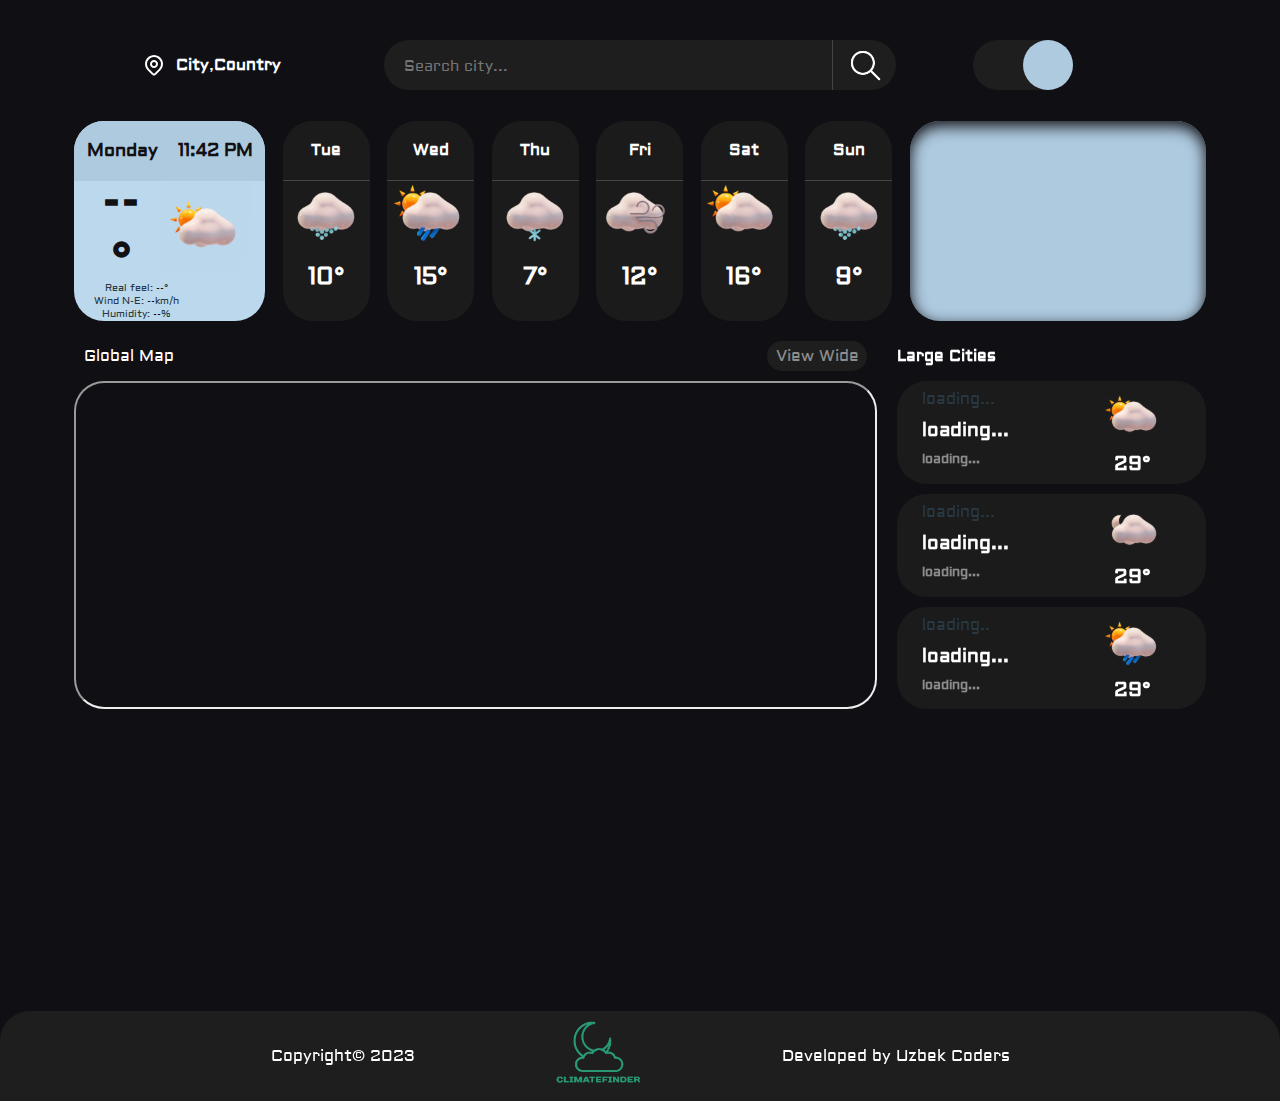
==== commit 366d5671: "Add files via upload" ====
--- a/climateFinder/index.html
+++ b/climateFinder/index.html
@@ -20,7 +20,7 @@
 
 <!-- Body -->
 
-<body>
+<body onload="getWeatherData2()">
 
 
     <!-- Navigation Bar -->
@@ -211,19 +211,19 @@
                     <div class="texts">
                         <ul>
                             <li>
-                                <p>US</p>
-                            </li>
-                            <li>
-                                <h3>California</h3>
-                            </li>
-                            <li>
-                                <h5>Mostly Sunny</h5>
+                                <p id="largeCity1Country">loading...</p>
+                            </li>
+                            <li>
+                                <h3 id="largeCity1">loading...</h3>
+                            </li>
+                            <li>
+                                <h5 id="largeCity1Description">loading...</h5>
                             </li>
                         </ul>
                     </div>
                     <div class="img-degreee">
                         <img class="iconsImg2" src="icons/clear-cloudy.svg" alt="weather img">
-                        <h4>29°</h4>
+                        <h4 id="largeCity1Temp">29°</h4>
                     </div>
 
 
@@ -232,19 +232,19 @@
                     <div class="texts">
                         <ul>
                             <li>
-                                <p>US</p>
-                            </li>
-                            <li>
-                                <h3>California</h3>
-                            </li>
-                            <li>
-                                <h5>Mostly Sunny</h5>
+                                <p id="largeCity2Country">loading...</p>
+                            </li>
+                            <li>
+                                <h3 id="largeCity2">loading...</h3>
+                            </li>
+                            <li>
+                                <h5 id="largeCity2Description">loading...</h5>
                             </li>
                         </ul>
                     </div>
                     <div class="img-degreee">
-                        <img class="iconsImg2" src="icons/clear-cloudy-night.svg" alt="weather img">
-                        <h4>29°</h4>
+                        <img class="iconsImg2"  src="icons/clear-cloudy-night.svg" alt="weather img">
+                        <h4 id="largeCity2Temp">29°</h4>
                     </div>
 
 
@@ -253,19 +253,19 @@
                     <div class="texts">
                         <ul>
                             <li>
-                                <p>US</p>
-                            </li>
-                            <li>
-                                <h3>California</h3>
-                            </li>
-                            <li>
-                                <h5>Mostly Sunny</h5>
+                                <p id="largeCity3Country">loading..</p>
+                            </li>
+                            <li>
+                                <h3 id="largeCity3">loading...</h3>
+                            </li>
+                            <li>
+                                <h5 id="largeCity3Description">loading...</h5>
                             </li>
                         </ul>
                     </div>
                     <div class="img-degreee">
                         <img class="iconsImg2" src="icons/drizzle-sunny.svg" alt="weather img">
-                        <h4>29°</h4>
+                        <h4 id="largeCity3Temp">29°</h4>
                     </div>
 
 
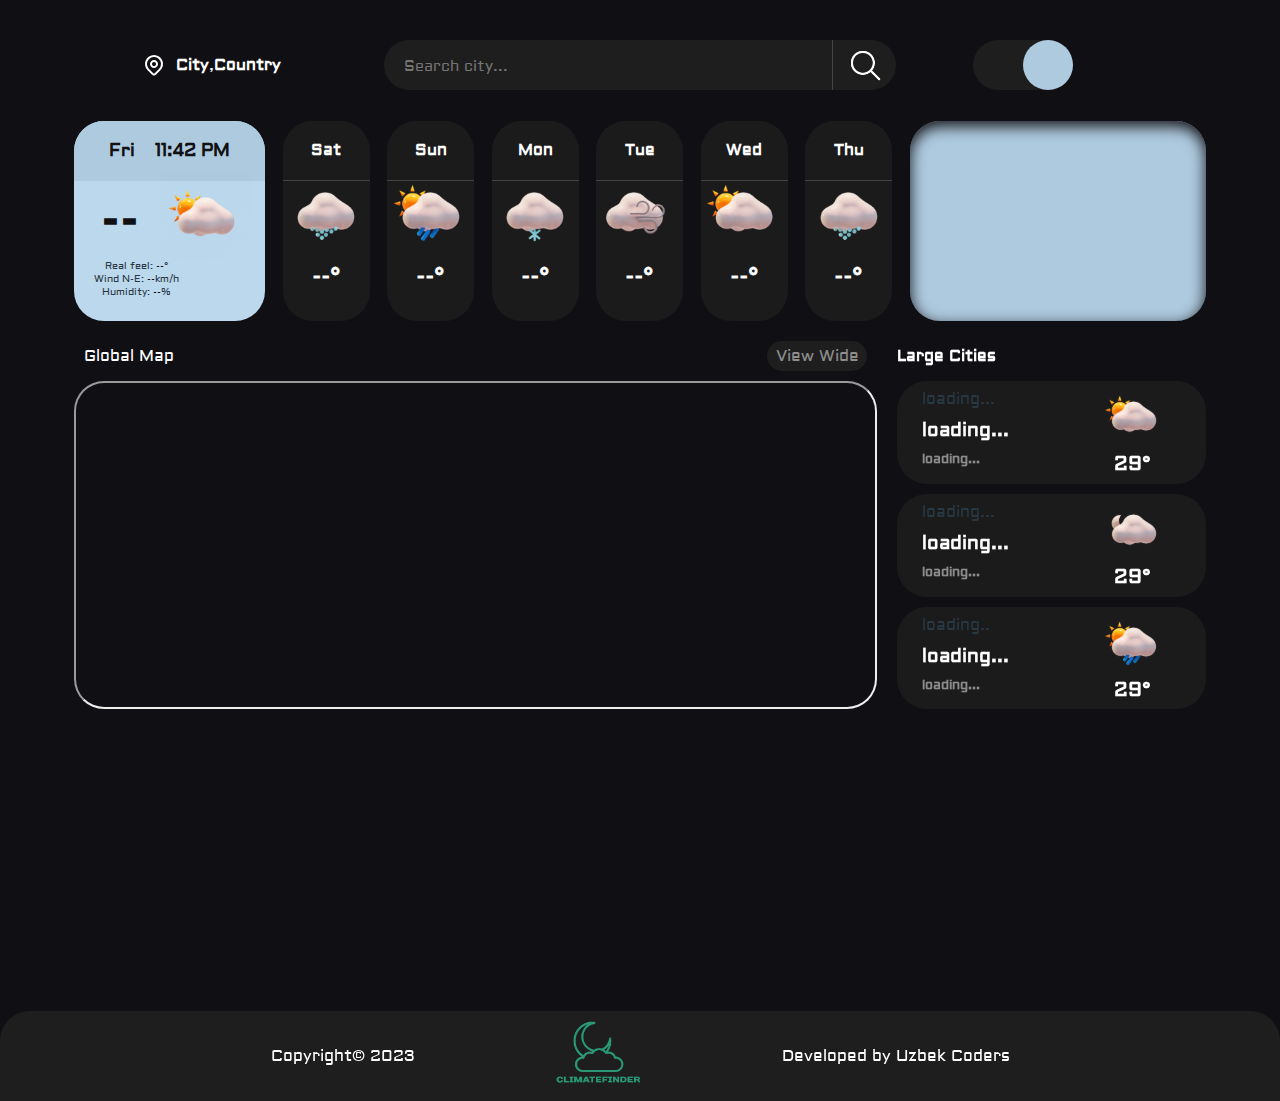
==== commit 69d695db: "Add files via upload" ====
--- a/climateFinder/index.html
+++ b/climateFinder/index.html
@@ -35,7 +35,7 @@
                     <input type="text" class="inputBox" id="inputValue" placeholder=" Search city...">
                 </li>
                 <li class="search_button" id="searchBtn">
-                    <img src="icons/search_for_dark_mode.png" class="nav_icon2" alt="search">
+                    <img src="icons/search_for_dark_mode.png" class="nav_icon2" onclick="weeklyInfo()" alt="search">
                 </li>
             </ul>
         </div>
@@ -59,7 +59,7 @@
                 <div class="dayAndTime">
                     <ul class="inlineBlock liFonts">
                         <!-- Main info about the Current Weather and more -->
-                        <li id="currentDay">Monday</li>
+                        <li id="day1">Monday</li>
                         <li id="currentTime">11:42 PM</li>
                     </ul>
                 </div>
@@ -69,7 +69,7 @@
                     <ul class="inlineBlock">
                         <li>
                             <!-- Degree -->
-                            <h1><span id="currentDegree">--</span>°</h1>
+                            <h1 id="day1Min">--</h1>
                         </li>
                         <li>
                             <!-- Weather Img -->
@@ -92,83 +92,83 @@
             <!-- More info for days in a week -->
             <div class="info days">
                 <div class="weekDays">
-                    <p>Tue</p>
+                    <p id="day2">loading...</p>
                 </div>
                 <div class="otherDays">
                     <ul>
                         <li><img class="iconsImg" src="icons/hail.svg" alt="weather img"></li>
                         <li>
-                            <h2>10°</h2>
-                        </li>
-                    </ul>
-                </div>
-            </div>
-
-            <div class="info days">
-                <div class="weekDays">
-                    <p>Wed</p>
+                            <h2 id="day2Min">--°</h2>
+                        </li>
+                    </ul>
+                </div>
+            </div>
+
+            <div class="info days">
+                <div class="weekDays">
+                    <p id="day3">loading...</p>
                 </div>
                 <div class="otherDays">
                     <ul>
                         <li><img class="iconsImg" src="icons/drizzle-sunny.svg" alt="weather img"></li>
                         <li>
-                            <h2>15°</h2>
-                        </li>
-                    </ul>
-                </div>
-            </div>
-
-            <div class="info days">
-                <div class="weekDays">
-                    <p>Thu</p>
+                            <h2 id="day3Min">--°</h2>
+                        </li>
+                    </ul>
+                </div>
+            </div>
+
+            <div class="info days">
+                <div class="weekDays">
+                    <p id="day4">loading...</p>
                 </div>
                 <div class="otherDays">
                     <ul>
                         <li><img class="iconsImg" src="icons/snow-flurries.svg" alt="weather img"></li>
                         <li>
-                            <h2>7°</h2>
-                        </li>
-                    </ul>
-                </div>
-            </div>
-
-            <div class="info days">
-                <div class="weekDays">
-                    <p>Fri</p>
+                            <h2 id="day4Min">--°</h2>
+                        </li>
+                    </ul>
+                </div>
+            </div>
+
+            <div class="info days">
+                <div class="weekDays">
+                    <p id="day5">loading...</p>
                 </div>
                 <div class="otherDays">
                     <ul>
                         <li><img class="iconsImg" src="icons/windy.svg" alt="weather img"></li>
                         <li>
-                            <h2>12°</h2>
-                        </li>
-                    </ul>
-                </div>
-            </div>
-
-            <div class="info days">
-                <div class="weekDays">
-                    <p>Sat</p>
+                            <h2 id="day5Min">--°</h2>
+                        </li>
+                    </ul>
+                </div>
+            </div>
+
+            <div class="info days">
+                <div class="weekDays">
+                    <p id="day6">loading...</p>
                 </div>
                 <div class="otherDays">
                     <ul>
                         <li><img class="iconsImg" src="icons/clear-cloudy.svg" alt="weather img"></li>
                         <li>
-                            <h2>16°</h2>
-                        </li>
-                    </ul>
-                </div>
-            </div>
-
-            <div class="info days">
-                <div class="weekDays">
-                    <p>Sun</p>
+                            <h2 id="day6Min">--°</h2>
+                        </li>
+                    </ul>
+                </div>
+            </div>
+
+            <div class="info days">
+                <div class="weekDays">
+                    <p id="day7">loading...</p>
                 </div>
                 <div class="otherDays">
                     <ul>
                         <li><img class="iconsImg" src="icons/hail.svg" alt="weather img"></li>
                         <li>
-                            <h2>9°</h2>
+                            <h2 id="day7Min">--°</h2>
                         </li>
                     </ul>
                 </div>
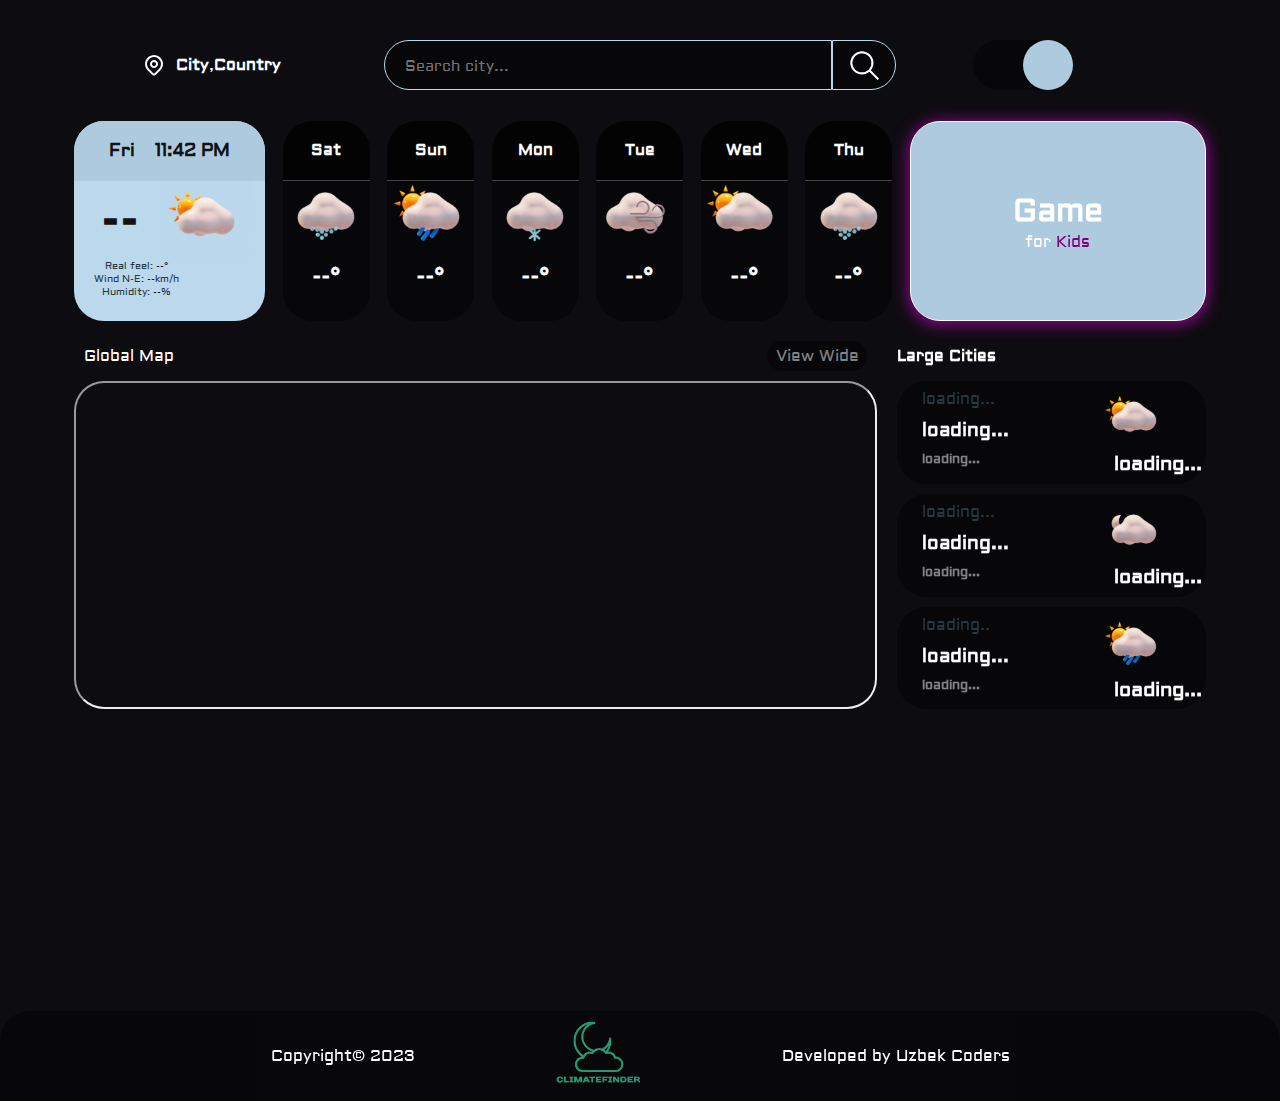
==== commit 33c22284: "Add files via upload" ====
--- a/climateFinder/index.html
+++ b/climateFinder/index.html
@@ -69,7 +69,7 @@
                     <ul class="inlineBlock">
                         <li>
                             <!-- Degree -->
-                            <h1 id="day1Min">--</h1>
+                            <h1 id="day1Temp">--</h1>
                         </li>
                         <li>
                             <!-- Weather Img -->
@@ -98,7 +98,7 @@
                     <ul>
                         <li><img class="iconsImg" src="icons/hail.svg" alt="weather img"></li>
                         <li>
-                            <h2 id="day2Min">--°</h2>
+                            <h2 id="day2Temp">--°</h2>
                         </li>
                     </ul>
                 </div>
@@ -112,7 +112,7 @@
                     <ul>
                         <li><img class="iconsImg" src="icons/drizzle-sunny.svg" alt="weather img"></li>
                         <li>
-                            <h2 id="day3Min">--°</h2>
+                            <h2 id="day3Temp">--°</h2>
                         </li>
                     </ul>
                 </div>
@@ -126,7 +126,7 @@
                     <ul>
                         <li><img class="iconsImg" src="icons/snow-flurries.svg" alt="weather img"></li>
                         <li>
-                            <h2 id="day4Min">--°</h2>
+                            <h2 id="day4Temp">--°</h2>
                         </li>
                     </ul>
                 </div>
@@ -140,7 +140,7 @@
                     <ul>
                         <li><img class="iconsImg" src="icons/windy.svg" alt="weather img"></li>
                         <li>
-                            <h2 id="day5Min">--°</h2>
+                            <h2 id="day5Temp">--°</h2>
                         </li>
                     </ul>
                 </div>
@@ -154,7 +154,7 @@
                     <ul>
                         <li><img class="iconsImg" src="icons/clear-cloudy.svg" alt="weather img"></li>
                         <li>
-                            <h2 id="day6Min">--°</h2>
+                            <h2 id="day6Temp">--°</h2>
                         </li>
                     </ul>
                 </div>
@@ -168,23 +168,21 @@
                     <ul>
                         <li><img class="iconsImg" src="icons/hail.svg" alt="weather img"></li>
                         <li>
-                            <h2 id="day7Min">--°</h2>
-                        </li>
-                    </ul>
-                </div>
-            </div>
-
-            <div class="quiz_redirection">
-                <!-- <div class="quiz_heading">
-                <img src="images/cloudy-animational.gif" class="animated_image" alt="animation">
-                <p>Quiz</p> -->
-            </div>
-
+                            <h2 id="day7Temp">--°</h2>
+                        </li>
+                    </ul>
+                </div>
+            </div>
+
+            
+                <a class="quiz_redirection" href="popu.html" target="_blank">
+                    <h1>Game</h1>
+                    <p>for <span class="purpleColor">Kids</span></p>
+                </a>
         </div>
 
 
         <!---second main-->
-        <!--main's name -->
         <!--start of second main-->
         <div class="second-main">
             <!--map-->
@@ -223,7 +221,7 @@
                     </div>
                     <div class="img-degreee">
                         <img class="iconsImg2" src="icons/clear-cloudy.svg" alt="weather img">
-                        <h4 id="largeCity1Temp">29°</h4>
+                        <h4 id="largeCity1Temp">loading...</h4>
                     </div>
 
 
@@ -244,7 +242,7 @@
                     </div>
                     <div class="img-degreee">
                         <img class="iconsImg2"  src="icons/clear-cloudy-night.svg" alt="weather img">
-                        <h4 id="largeCity2Temp">29°</h4>
+                        <h4 id="largeCity2Temp">loading...</h4>
                     </div>
 
 
@@ -265,9 +263,8 @@
                     </div>
                     <div class="img-degreee">
                         <img class="iconsImg2" src="icons/drizzle-sunny.svg" alt="weather img">
-                        <h4 id="largeCity3Temp">29°</h4>
-                    </div>
-
+                        <h4 id="largeCity3Temp">loading...</h4>
+                    </div>
 
                 </div>
 
--- a/climateFinder/style.css
+++ b/climateFinder/style.css
@@ -5,22 +5,23 @@
     margin: 0;
     padding: 0;
     box-sizing: border-box;
+    transition: all 0.3s ease-in-out;
 }
 
 :root {
-    --primaryBackground: #100f14;
+    --primaryBackground: #0d0c10;
     --main--background: #aecadf;
     --secondary-blue: #bcd8ed;
-    --whitish-color: #cccccc;
-    --greyColor: #1e1e1e;
+    --whitish-color: #fdfdfd;
+    --greyColor: rgba(0,0,0,.4);
     --aldrichFont: "Aldrich", sans-serif;
     --liFonts: 18px;
     --transparent_white: rgba(255, 255, 255, 0.5);
     --transparent_white_lighter: rgba(255, 255, 255, 0.15);
-    --days-background: #1b1b1b;
+    --days-background: rgba(2,0,0,.5);
     --fontColorPrimary: #ffffff;
     --fontColor: #293943;
-    --shadow-main: cyan;
+    --shadow-main: rgb(0, 166, 255);
     --blueBlackColor: rgb(17, 16, 19);
 }
 
@@ -104,13 +105,13 @@
 
 .today_info {
     min-width: 170px;
-
+    transition: all 0.3s ease-in-out;
+    cursor: pointer;
 }
 
 .today_info:hover {
     transform: scale(1.05);
     box-shadow: 5px 5px 15px;
-    transition: 0.6s;
 }
 
 .dayAndTime {
@@ -135,7 +136,8 @@
     width: 7.8125%;
     min-width: 70px;
     background: var(--days-background);
-    /* background: rgba(255, 255, 255, 0.3);  when there is a image on the background we can apply*/
+    transition: all 0.3s ease-in-out;
+    cursor: pointer;
 }
 
 .days:hover,
@@ -147,9 +149,10 @@
 .weekDays {
     width: 100%;
     height: 60px;
-    background-color: var(--days-background);
+    background-color: rgba(0, 0,0, 0.4);
     border-radius: 30px 30px 0 0px;
     border-bottom: #444 1px solid;
+    
 }
 
 .container .info .dayAndTime ul {
@@ -164,19 +167,41 @@
     position: relative;
     display: flex;
     flex-direction: column;
-    justify-content: flex-start;
+    justify-content: center;
+    align-items: center;
     min-width: 170px;
     overflow: hidden;
     flex-basis: 26.56%;
     height: 200px;
     border-radius: 30px;
     background-color: var(--main--background);
-    box-shadow: 0 5px 15px var(--primaryBackground) inset;
-    /* border: 3px solid var(--whitish-color); */
+    box-shadow: 0px 2px 15px 2px rgb(135, 10, 135) ;
+    border: 1px solid var(--whitish-color);
     padding: 20px;
-}
-
-
+    animation: shadow-scale 1s infinite;
+    cursor: pointer;
+    transition: all 0.3s ease-in-out;
+}
+
+.quiz_redirection:hover{
+    transform: scale(0.98);
+}
+
+@keyframes shadow-scale {
+    0% {
+    box-shadow: 0px 2px 15px 2px rgb(135, 10, 135) ;
+    }
+    50% {
+    box-shadow: 0px 4px 25px 4px rgb(135, 10, 135) ;
+    }
+    100% {
+        box-shadow: 0px 2px 15px 2px rgb(135, 10, 135) ;
+    }
+  }
+
+.purpleColor{
+    color: purple;
+}
 
 
 .quiz_heading {
@@ -349,6 +374,7 @@
     justify-items: center;
     border-left: 1px solid #444;
     transition: all 0.2s ease-in-out;
+    border: 1px solid var(--secondary-blue);
 }
 
 .nav-search .search_button:hover {
@@ -372,6 +398,7 @@
     font-size: 18px;
     color: var(--whitish-color);
     padding: 0px 0px 0px 15px;
+    border: 1px solid var(--secondary-blue);
 }
 
 .inputBox:focus {
@@ -389,6 +416,10 @@
     transform: scale(0.7);
 }
 
+a{
+    text-decoration: none;
+    color: #fff;
+}
 
 /*name of Two big main*/
 .two-mains-name {
@@ -464,7 +495,10 @@
     height: 100%;
     border-radius: 30px;
     outline: none;
-
+}
+
+iframe:hover{
+    transform: scale(0.98);
 }
 
 .large-cities {
@@ -484,6 +518,8 @@
     width: 305;
     height: 102.8px;
     border-radius: 30px;
+    transition: all 0.3s ease-in-out;
+    cursor: pointer;
 }
 
 .texts {
@@ -718,10 +754,9 @@
     .quiz_redirection {
         order: 1;
         flex-basis: 31%;
-
-
-    }
-}
+    }
+}
+
 
 
 @media only screen and (max-width: 632px) {
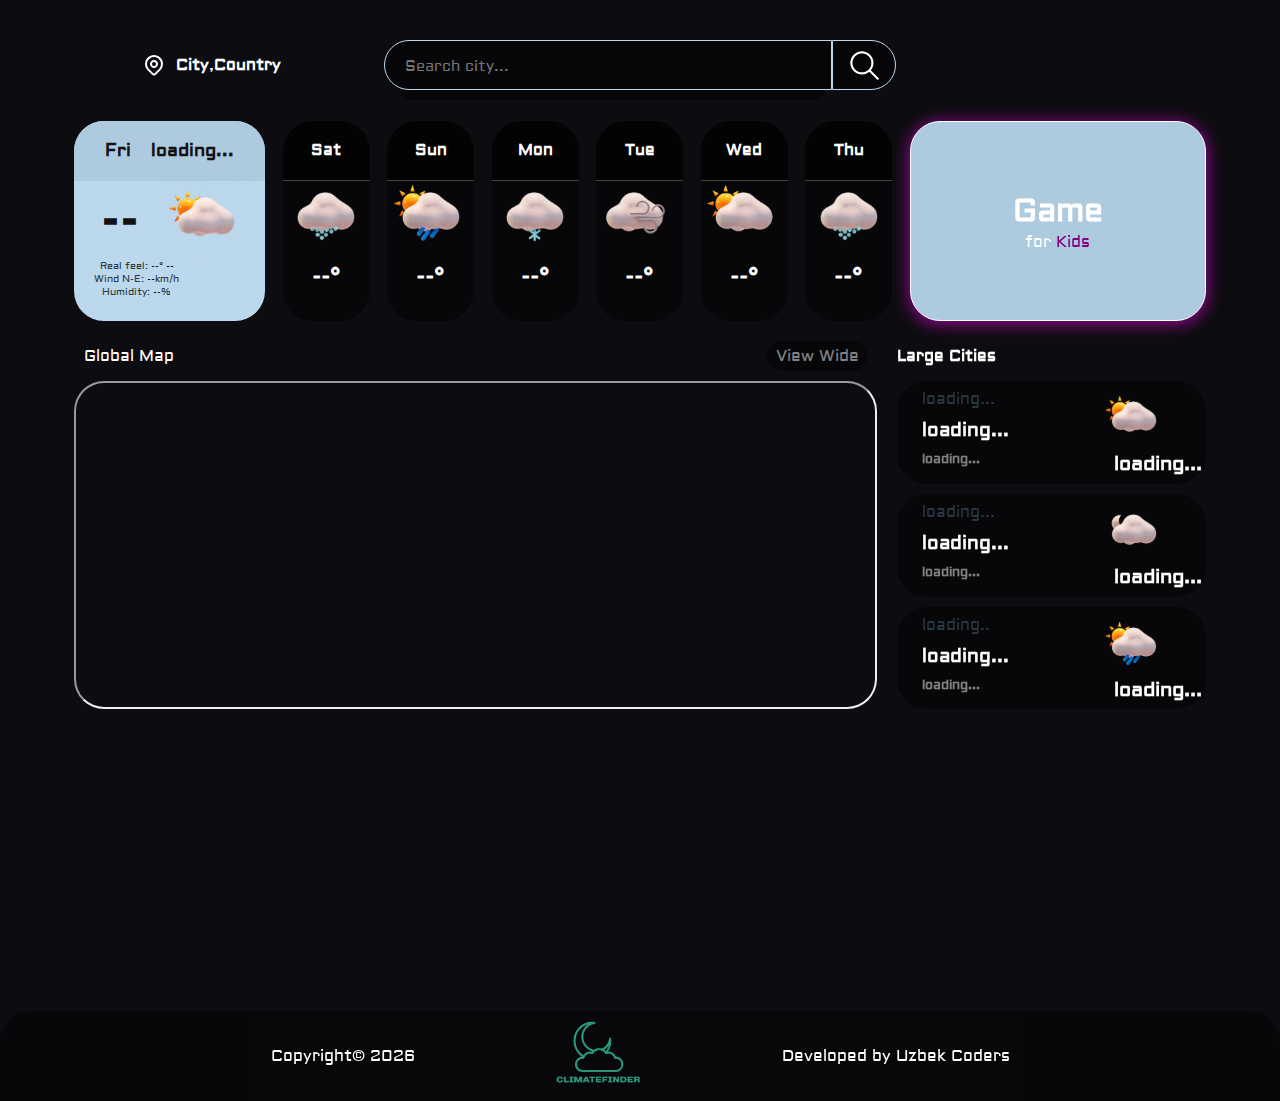
==== commit 4cc45999: "Add files via upload" ====
--- a/climateFinder/index.html
+++ b/climateFinder/index.html
@@ -14,6 +14,7 @@
     <!-- Style CSS link -->
     <link rel="stylesheet" href="style.css">
 
+    <script src="https://code.jquery.com/jquery-3.6.0.min.js"></script>
     <!-- Font Awesome link -->
     <link rel="stylesheet" href="https://cdnjs.cloudflare.com/ajax/libs/font-awesome/6.3.0/css/all.min.css">
 </head>
@@ -31,8 +32,9 @@
         </div>
         <div class="navElements center">
             <ul class="inlineBlock nav-search">
-                <li>
+                <li class="search-box">
                     <input type="text" class="inputBox" id="inputValue" placeholder=" Search city...">
+                    <ul class="suggestions"></ul>   
                 </li>
                 <li class="search_button" id="searchBtn">
                     <img src="icons/search_for_dark_mode.png" class="nav_icon2" onclick="weeklyInfo()" alt="search">
@@ -40,8 +42,10 @@
             </ul>
         </div>
         <div class="navElements item_right">
+            
             <div class="mode">
-                <div class="circleChange"></div>
+                
+                <!-- <div class="circleChange"></div> -->
             </div>
         </div>
     </div>
@@ -60,7 +64,7 @@
                     <ul class="inlineBlock liFonts">
                         <!-- Main info about the Current Weather and more -->
                         <li id="day1">Monday</li>
-                        <li id="currentTime">11:42 PM</li>
+                        <li id="currentTime">loading...</li>
                     </ul>
                 </div>
 
@@ -73,14 +77,17 @@
                         </li>
                         <li>
                             <!-- Weather Img -->
-                            <img class="iconsImg"  id="iconWeatherImage" src="icons/clear-cloudy.svg" alt="weather img" />
+                            <img class="iconsImg" id="iconWeatherImage" src="icons/clear-cloudy.svg"
+                                alt="weather img" />
                         </li>
                     </ul>
                 </div>
 
                 <!-- p tags for more info -->
                 <div class="descriptionInfo">
-                    <p>Real feel: <span id="currentRealFeel">--</span>°</p>
+                    <p>Real feel: <span id="currentRealFeel">--</span>°
+                        <span id="description">--</span>
+                    </p>
                     <p>Wind N-E: <span id="currentWindSpeed">--</span>km/h</p>
                     <p>Humidity: <span id="currentHumidity">--</span>%</p>
                 </div>
@@ -174,11 +181,11 @@
                 </div>
             </div>
 
-            
-                <a class="quiz_redirection" href="popu.html" target="_blank">
-                    <h1>Game</h1>
-                    <p>for <span class="purpleColor">Kids</span></p>
-                </a>
+
+            <a class="quiz_redirection" href="gameFiles/gameIndex.html" >
+                <h1>Game</h1>
+                <p>for <span class="purpleColor">Kids</span></p>
+            </a>
         </div>
 
 
@@ -241,7 +248,7 @@
                         </ul>
                     </div>
                     <div class="img-degreee">
-                        <img class="iconsImg2"  src="icons/clear-cloudy-night.svg" alt="weather img">
+                        <img class="iconsImg2" src="icons/clear-cloudy-night.svg" alt="weather img">
                         <h4 id="largeCity2Temp">loading...</h4>
                     </div>
 
@@ -273,20 +280,21 @@
             <!--end od large cities class-->
         </div>
         <!--end of second main-->
-        
+
+    </div>
+
+    <div class="footer">
+        <div class="footer-elements">
+            <p>Copyright&copy; <span id="current-year"></span></p>
+        </div>
+        <div class="footer-elements">
+            <img src="images/climateFinderFav.png" alt="logo">
+        </div>
+        <div class="footer-elements">
+            <p>Developed by <span>Uzbek Coders</span></p>
+        </div>
     </div>
     
-    <div class="footer">
-        <div class="footer-elements">
-            <p>Copyright&copy; 2023</p>
-        </div>
-        <div class="footer-elements">
-            <img src="images/climateFinderFav.png" alt="logo">
-        </div>
-        <div class="footer-elements">
-            <p>Developed by <span>Uzbek Coders</span></p>
-        </div>
-    </div>
     <script src="app.js"></script>
 </body>
 
--- a/climateFinder/style.css
+++ b/climateFinder/style.css
@@ -6,6 +6,7 @@
     padding: 0;
     box-sizing: border-box;
     transition: all 0.3s ease-in-out;
+    
 }
 
 :root {
@@ -13,12 +14,12 @@
     --main--background: #aecadf;
     --secondary-blue: #bcd8ed;
     --whitish-color: #fdfdfd;
-    --greyColor: rgba(0,0,0,.4);
+    --greyColor: rgba(0, 0, 0, .4);
     --aldrichFont: "Aldrich", sans-serif;
     --liFonts: 18px;
     --transparent_white: rgba(255, 255, 255, 0.5);
     --transparent_white_lighter: rgba(255, 255, 255, 0.15);
-    --days-background: rgba(2,0,0,.5);
+    --days-background: rgba(2, 0, 0, .5);
     --fontColorPrimary: #ffffff;
     --fontColor: #293943;
     --shadow-main: rgb(0, 166, 255);
@@ -149,10 +150,10 @@
 .weekDays {
     width: 100%;
     height: 60px;
-    background-color: rgba(0, 0,0, 0.4);
+    background-color: rgba(0, 0, 0, 0.4);
     border-radius: 30px 30px 0 0px;
     border-bottom: #444 1px solid;
-    
+
 }
 
 .container .info .dayAndTime ul {
@@ -175,7 +176,7 @@
     height: 200px;
     border-radius: 30px;
     background-color: var(--main--background);
-    box-shadow: 0px 2px 15px 2px rgb(135, 10, 135) ;
+    box-shadow: 0px 2px 15px 2px rgb(135, 10, 135);
     border: 1px solid var(--whitish-color);
     padding: 20px;
     animation: shadow-scale 1s infinite;
@@ -183,23 +184,25 @@
     transition: all 0.3s ease-in-out;
 }
 
-.quiz_redirection:hover{
+.quiz_redirection:hover {
     transform: scale(0.98);
 }
 
 @keyframes shadow-scale {
     0% {
-    box-shadow: 0px 2px 15px 2px rgb(135, 10, 135) ;
-    }
+        box-shadow: 0px 2px 15px 2px rgb(135, 10, 135);
+    }
+
     50% {
-    box-shadow: 0px 4px 25px 4px rgb(135, 10, 135) ;
-    }
+        box-shadow: 0px 4px 25px 4px rgb(135, 10, 135);
+    }
+
     100% {
-        box-shadow: 0px 2px 15px 2px rgb(135, 10, 135) ;
-    }
-  }
-
-.purpleColor{
+        box-shadow: 0px 2px 15px 2px rgb(135, 10, 135);
+    }
+}
+
+.purpleColor {
     color: purple;
 }
 
@@ -289,10 +292,10 @@
 
 /* Dark and Light mode */
 .mode {
-    width: 100px;
-    height: 50px;
-    border-radius: 25px;
-    background: var(--greyColor);
+    /* width: 100px;
+    height: 50px; */
+    /* border-radius: 25px; */
+    /* background: var(--greyColor); */
 }
 
 .circleChange {
@@ -349,19 +352,41 @@
     width: 20vmax;
     justify-content: center;
     align-items: center;
-
-
 }
 
 .nav-icon1 {
     padding-right: 10px;
-
 }
 
 .nav-search {
     display: flex;
     align-items: center;
-
+}
+
+.search-box {
+    position: relative;
+}
+
+.suggestions {
+    list-style-type: none;
+    position: absolute;
+    width: 95%;
+    top: 100%;
+    left: 15px;
+    background-color: var(--greyColor);
+    border-radius: 0 0px 15px 15px;
+    padding: 5px 10px 5px 20px;
+    z-index: 999;
+    max-height: 150px;
+    overflow-y: auto; 
+}
+
+.suggestions li {
+    cursor: pointer;
+}
+
+.suggestions li:hover {
+    color: rgb(0, 229, 255);
 }
 
 .nav-search .search_button {
@@ -416,7 +441,7 @@
     transform: scale(0.7);
 }
 
-a{
+a {
     text-decoration: none;
     color: #fff;
 }
@@ -497,7 +522,7 @@
     outline: none;
 }
 
-iframe:hover{
+iframe:hover {
     transform: scale(0.98);
 }
 
@@ -687,11 +712,11 @@
         gap: 4%;
     }
 
-
     .mode {
-        flex-basis: 10%;
-        height: 25px;
-        width: 75px;
+        flex-basis: 15%;
+        height: 0;
+        width: 0;
+        
 
     }
 
@@ -764,12 +789,17 @@
         order: 1;
         flex-basis: 100%;
         margin-bottom: 30px;
+        height: 230px;
+    }
+    .descriptionInfo {
+        transform: scale(0.9);
     }
 
     .days {
         order: 2;
         flex-basis: 30%;
     }
+
 
     .quiz_redirection {
         order: 3;
@@ -793,21 +823,20 @@
 
     }
 
-    .content {
-        
-    }
+    
 
     .cities {
         flex-flow: row nowrap;
         justify-content: center;
         align-items: center;
-        
+
     }
 
     .text {
         flex-basis: 50%;
 
     }
+
 
     .img-degreee {
         flex-basis: 50%;
@@ -815,11 +844,19 @@
         align-items: center;
     }
 
-    .item_left, .item_right, .nav-search {
+    .item_left,
+    
+    .nav-search {
         width: 40%;
         order: -1;
 
     }
+
+    .item_right {
+        width: 0%;
+    }
+
+    
 
     div.navElements.center {
         min-width: 100%;
@@ -841,8 +878,21 @@
         justify-content: center;
     }
 
-    .search_button{
+    .search_button {
         min-width: 50px;
         width: 10vw;
     }
+
+    .content {
+        margin-top: -80px;
+    }
+
+    .footer p {
+        font-size: 12px;
+    }
+
+    .footer-elements img {
+        transform: scale(1.3);
+    }
+    
 }